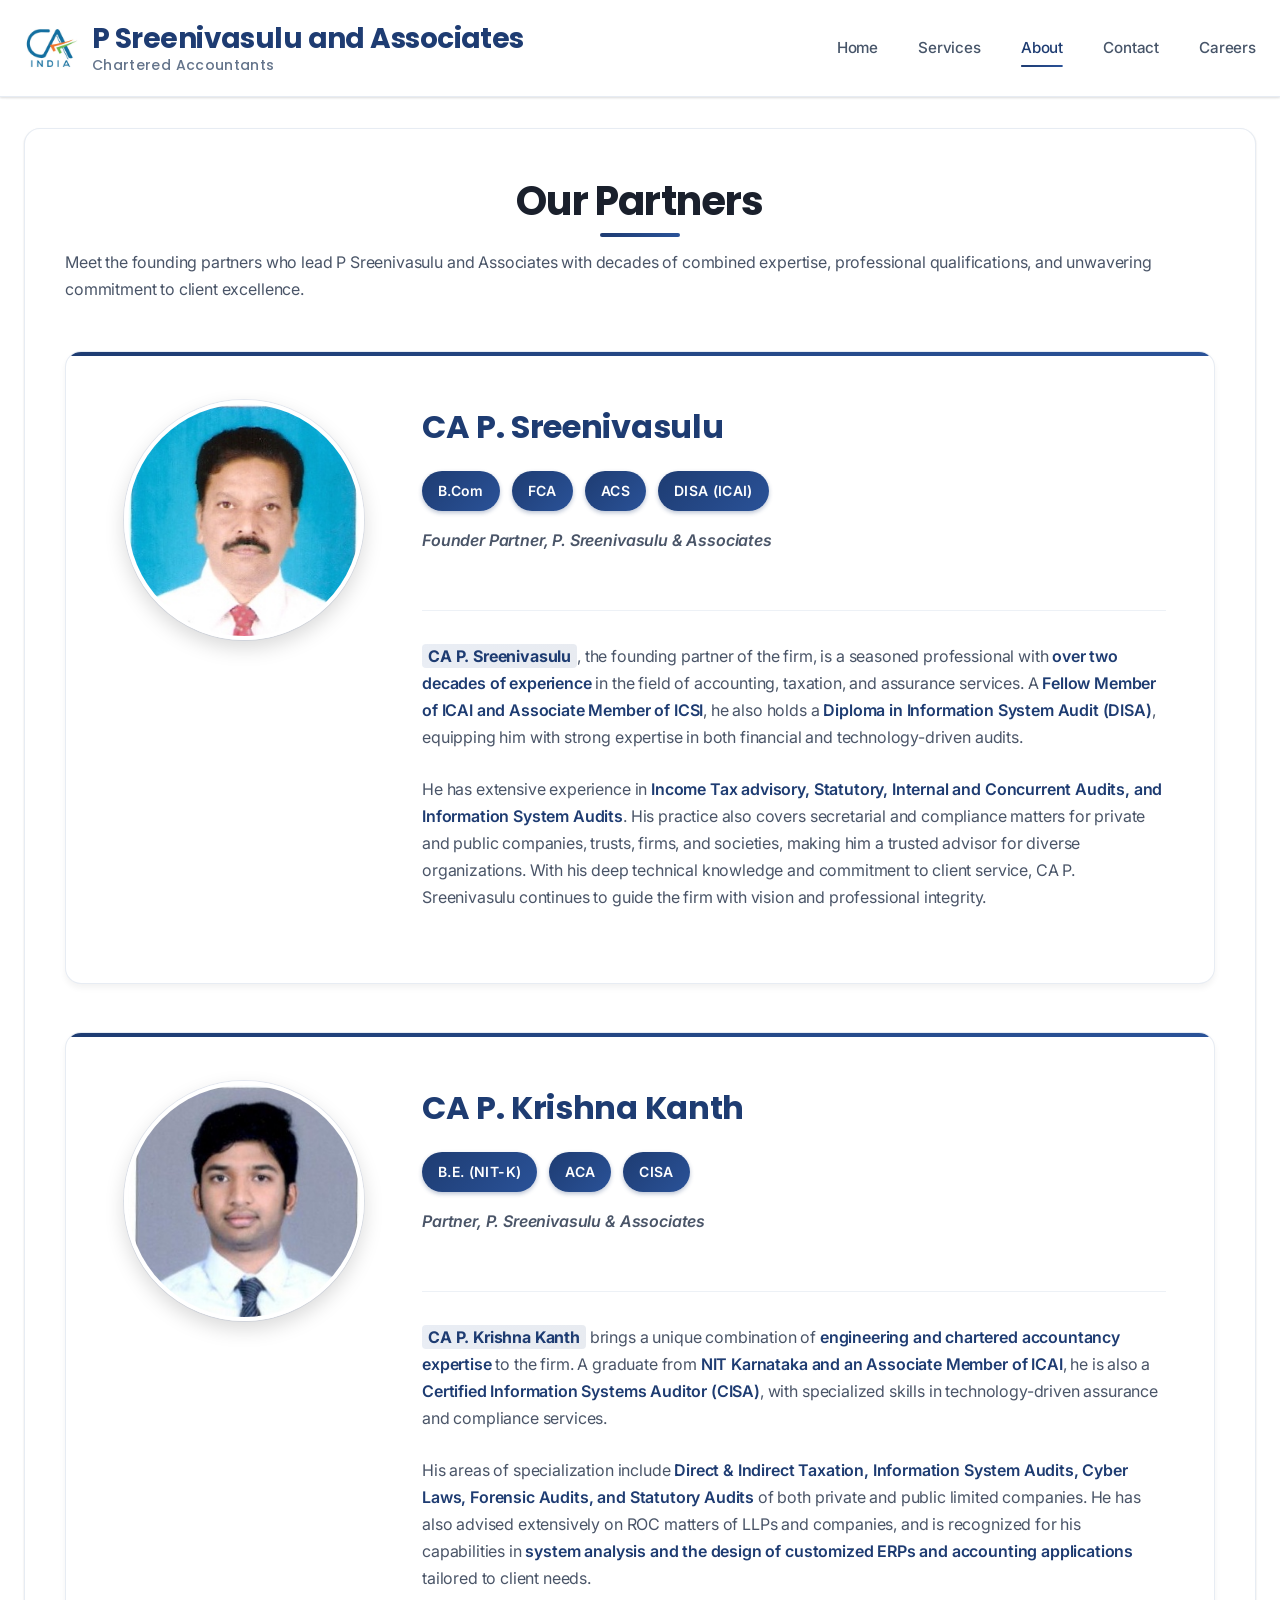
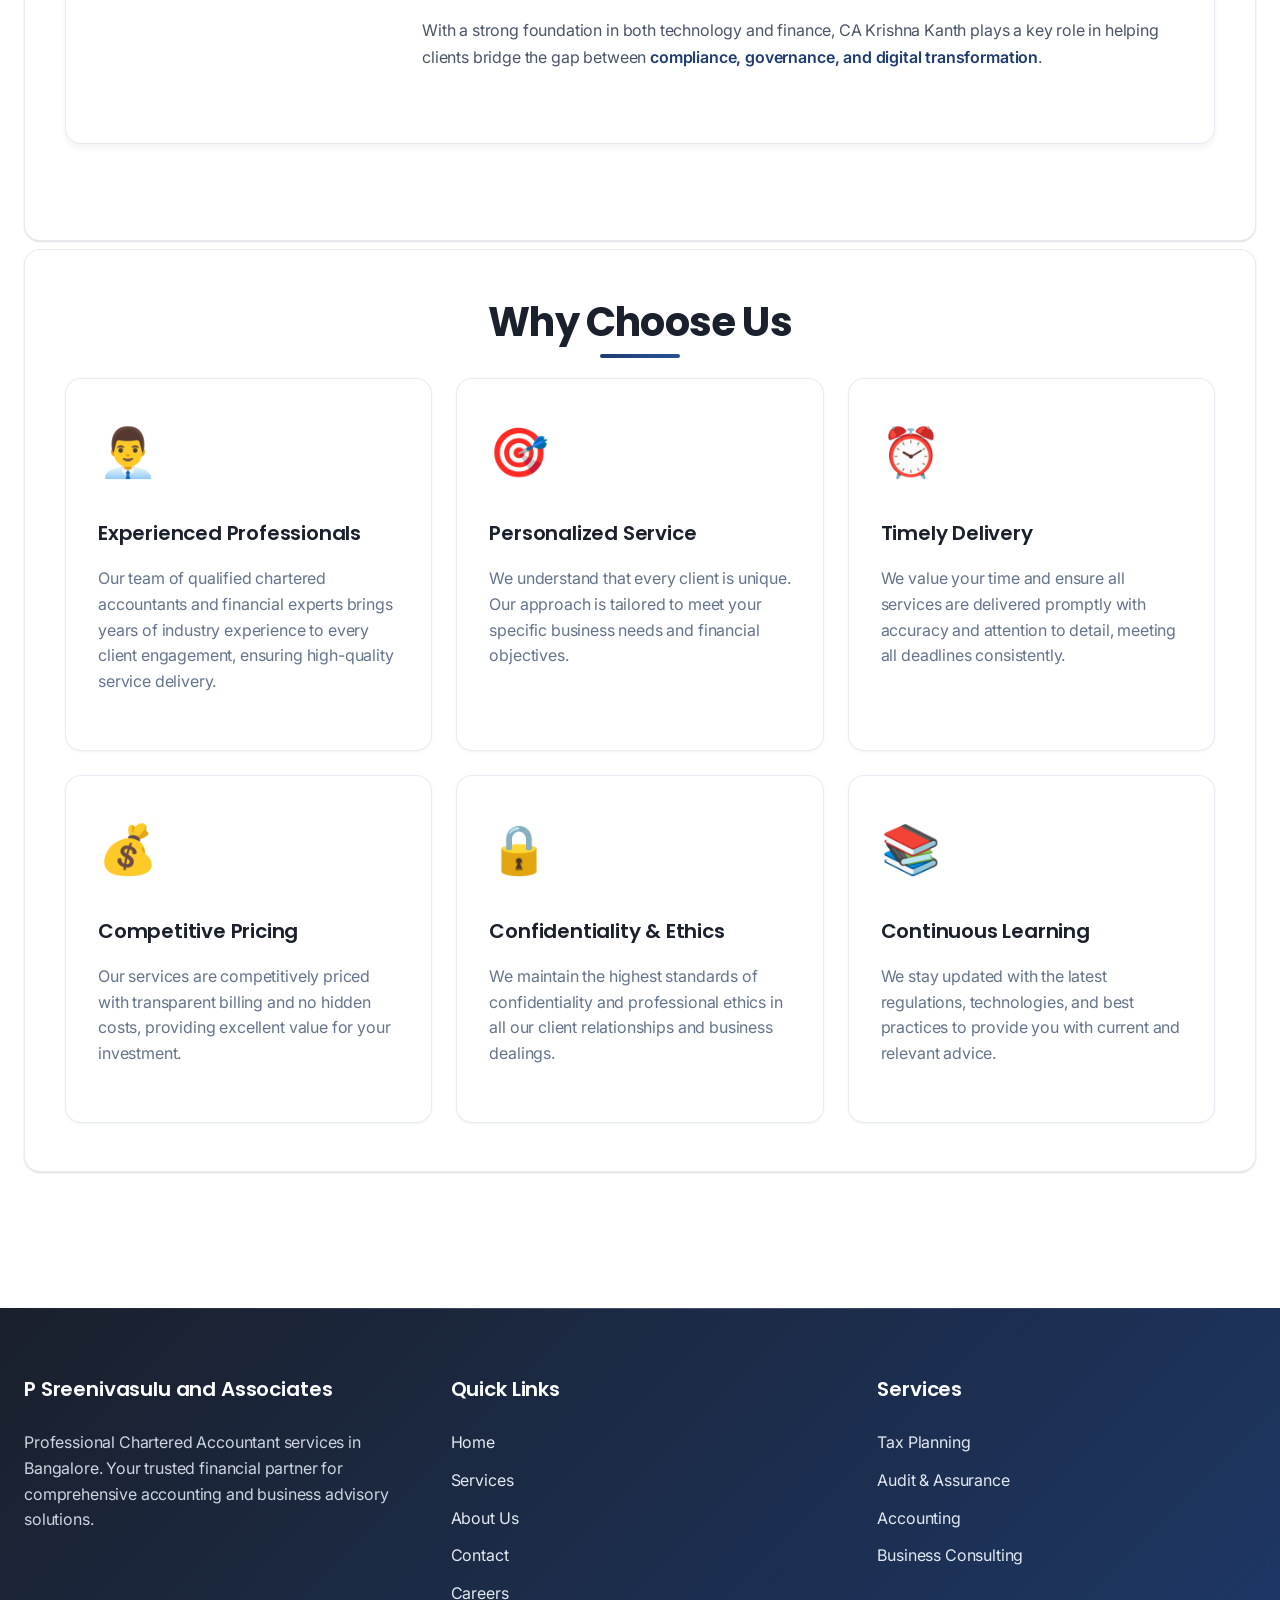
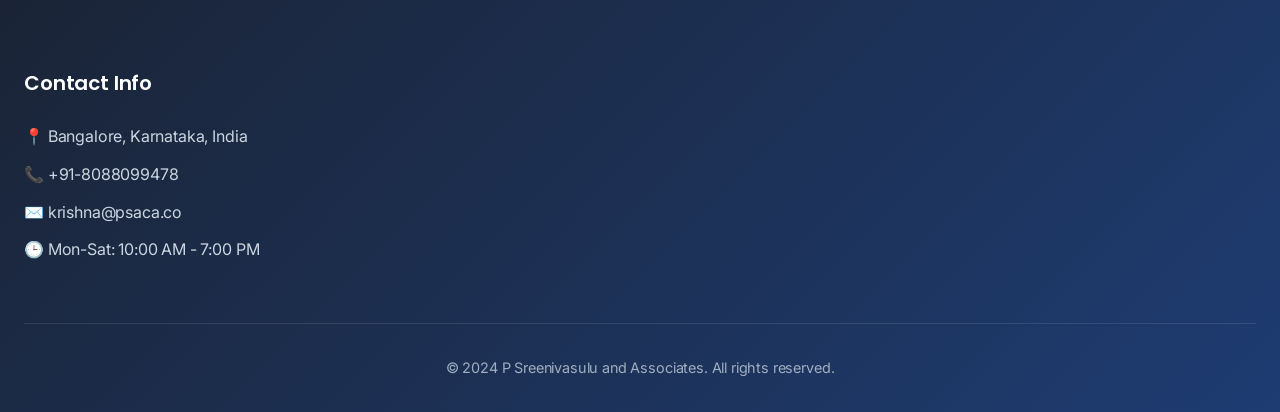
==== about.html @ 5de53224 "website working" ====
<!DOCTYPE html>
<html lang="en">
<head>
    <meta charset="UTF-8">
    <meta name="viewport" content="width=device-width, initial-scale=1.0">
    <title>About Us - P Sreenivasulu and Associates</title>
    <meta name="description" content="Learn about P Sreenivasulu and Associates - experienced chartered accountants in Bangalore. Meet our team and discover our mission, vision, and values.">
    <meta name="keywords" content="about us, chartered accountant team, P Sreenivasulu, Krishna Kanth, Bangalore CA firm, company history">

    <!-- Favicon -->
    <link rel="icon" type="image/svg+xml" href="favicon.svg">
    <link rel="icon" type="image/png" sizes="48x48" href="favicon-48.png">
    <link rel="icon" type="image/png" sizes="32x32" href="favicon-32x32.png">
    <link rel="icon" type="image/png" sizes="16x16" href="favicon-16x16.png">
    <link rel="shortcut icon" type="image/jpeg" href="favicon.jpeg">
    <link rel="apple-touch-icon" sizes="180x180" href="apple-touch-icon.png">
    <meta name="msapplication-TileImage" content="favicon-256.png">

    <link rel="stylesheet" href="styles.css">
</head>
<body>
    <header>
        <div class="container">
            <div class="header-content">
                <div class="logo">
                    <img src="favicon.jpeg" alt="PSA Logo" class="logo-icon">
                    <div class="logo-text">
                        P Sreenivasulu and Associates
                        <div class="logo-subtitle">Chartered Accountants</div>
                    </div>
                </div>
                <nav>
                    <ul>
                        <li><a href="index.html">Home</a></li>
                        <li><a href="services.html">Services</a></li>
                        <li><a href="about.html" class="active">About</a></li>
                        <li><a href="contact.html">Contact</a></li>
                        <li><a href="careers.html">Careers</a></li>
                    </ul>
                    <button class="mobile-menu-toggle">☰</button>
                </nav>
            </div>
        </div>
    </header>

    <main>
        <div class="container">


            <section class="section">
                <h2>Our Partners</h2>
                <p>Meet the founding partners who lead P Sreenivasulu and Associates with decades of combined expertise, professional qualifications, and unwavering commitment to client excellence.</p>

                <div class="partners-section">
                    <div class="partner-profile">
                        <div class="partner-image">
                            <img src="partners/sreenivasulu.jpeg" alt="CA P. Sreenivasulu - Founder Partner" loading="lazy">
                        </div>
                        <div class="partner-info">
                            <div class="partner-header">
                                <h3>CA P. Sreenivasulu</h3>
                                <div class="partner-credentials">
                                    <span class="credential">B.Com</span>
                                    <span class="credential">FCA</span>
                                    <span class="credential">ACS</span>
                                    <span class="credential">DISA (ICAI)</span>
                                </div>
                                <p class="partner-title">Founder Partner, P. Sreenivasulu & Associates</p>
                            </div>
                            <div class="partner-content">
                                <p><strong>CA P. Sreenivasulu</strong>, the founding partner of the firm, is a seasoned professional with <strong>over two decades of experience</strong> in the field of accounting, taxation, and assurance services. A <strong>Fellow Member of ICAI and Associate Member of ICSI</strong>, he also holds a <strong>Diploma in Information System Audit (DISA)</strong>, equipping him with strong expertise in both financial and technology-driven audits.</p>

                                <p>He has extensive experience in <strong>Income Tax advisory, Statutory, Internal and Concurrent Audits, and Information System Audits</strong>. His practice also covers secretarial and compliance matters for private and public companies, trusts, firms, and societies, making him a trusted advisor for diverse organizations. With his deep technical knowledge and commitment to client service, CA P. Sreenivasulu continues to guide the firm with vision and professional integrity.</p>
                            </div>
                        </div>
                    </div>

                    <div class="partner-profile">
                        <div class="partner-image">
                            <img src="partners/krisha-kanth.jpeg" alt="CA P. Krishna Kanth - Partner" loading="lazy">
                        </div>
                        <div class="partner-info">
                            <div class="partner-header">
                                <h3>CA P. Krishna Kanth</h3>
                                <div class="partner-credentials">
                                    <span class="credential">B.E. (NIT-K)</span>
                                    <span class="credential">ACA</span>
                                    <span class="credential">CISA</span>
                                </div>
                                <p class="partner-title">Partner, P. Sreenivasulu & Associates</p>
                            </div>
                            <div class="partner-content">
                                <p><strong>CA P. Krishna Kanth</strong> brings a unique combination of <strong>engineering and chartered accountancy expertise</strong> to the firm. A graduate from <strong>NIT Karnataka and an Associate Member of ICAI</strong>, he is also a <strong>Certified Information Systems Auditor (CISA)</strong>, with specialized skills in technology-driven assurance and compliance services.</p>

                                <p>His areas of specialization include <strong>Direct & Indirect Taxation, Information System Audits, Cyber Laws, Forensic Audits, and Statutory Audits</strong> of both private and public limited companies. He has also advised extensively on ROC matters of LLPs and companies, and is recognized for his capabilities in <strong>system analysis and the design of customized ERPs and accounting applications</strong> tailored to client needs.</p>

                                <p>With a strong foundation in both technology and finance, CA Krishna Kanth plays a key role in helping clients bridge the gap between <strong>compliance, governance, and digital transformation</strong>.</p>
                            </div>
                        </div>
                    </div>
                </div>
            </section>

            <section class="section">
                <h2>Why Choose Us</h2>
                <div class="services-grid">
                    <div class="service-card">
                        <div class="icon">👨‍💼</div>
                        <h3>Experienced Professionals</h3>
                        <p>Our team of qualified chartered accountants and financial experts brings years of industry experience to every client engagement, ensuring high-quality service delivery.</p>
                    </div>
                    <div class="service-card">
                        <div class="icon">🎯</div>
                        <h3>Personalized Service</h3>
                        <p>We understand that every client is unique. Our approach is tailored to meet your specific business needs and financial objectives.</p>
                    </div>
                    <div class="service-card">
                        <div class="icon">⏰</div>
                        <h3>Timely Delivery</h3>
                        <p>We value your time and ensure all services are delivered promptly with accuracy and attention to detail, meeting all deadlines consistently.</p>
                    </div>
                    <div class="service-card">
                        <div class="icon">💰</div>
                        <h3>Competitive Pricing</h3>
                        <p>Our services are competitively priced with transparent billing and no hidden costs, providing excellent value for your investment.</p>
                    </div>
                    <div class="service-card">
                        <div class="icon">🔒</div>
                        <h3>Confidentiality & Ethics</h3>
                        <p>We maintain the highest standards of confidentiality and professional ethics in all our client relationships and business dealings.</p>
                    </div>
                    <div class="service-card">
                        <div class="icon">📚</div>
                        <h3>Continuous Learning</h3>
                        <p>We stay updated with the latest regulations, technologies, and best practices to provide you with current and relevant advice.</p>
                    </div>
                </div>
            </section>


        </div>
    </main>

    <footer>
        <div class="container">
            <div class="footer-content">
                <div class="footer-section">
                    <h3>P Sreenivasulu and Associates</h3>
                    <p>Professional Chartered Accountant services in Bangalore. Your trusted financial partner for comprehensive accounting and business advisory solutions.</p>
                </div>
                <div class="footer-section">
                    <h3>Quick Links</h3>
                    <p><a href="index.html">Home</a></p>
                    <p><a href="services.html">Services</a></p>
                    <p><a href="about.html">About Us</a></p>
                    <p><a href="contact.html">Contact</a></p>
                    <p><a href="careers.html">Careers</a></p>
                </div>
                <div class="footer-section">
                    <h3>Services</h3>
                    <p><a href="services.html#tax-planning">Tax Planning</a></p>
                    <p><a href="services.html#audit-assurance">Audit & Assurance</a></p>
                    <p><a href="services.html#accounting-services">Accounting</a></p>
                    <p><a href="services.html#business-consulting">Business Consulting</a></p>
                </div>
                <div class="footer-section">
                    <h3>Contact Info</h3>
                    <p>📍 Bangalore, Karnataka, India</p>
                    <p>📞 +91-8088099478</p>
                    <p>✉️ krishna@psaca.co</p>
                    <p>🕒 Mon-Sat: 10:00 AM - 7:00 PM</p>
                </div>
            </div>
            <div class="footer-bottom">
                <p>&copy; 2024 P Sreenivasulu and Associates. All rights reserved.</p>
            </div>
        </div>
    </footer>

    <script>
        // Mobile menu toggle
        document.querySelector('.mobile-menu-toggle').addEventListener('click', function() {
            document.querySelector('nav ul').classList.toggle('active');
        });
    </script>
</body>
</html>
---- styles.css ----
/* P Sreenivasulu and Associates - Modern Professional Website Styles */

/* Import Google Fonts */
@import url('https://fonts.googleapis.com/css2?family=Inter:wght@300;400;500;600;700;800&family=Poppins:wght@300;400;500;600;700;800&display=swap');

/* Smooth scrolling and modern defaults */
html {
    scroll-behavior: smooth;
    -webkit-text-size-adjust: 100%;
}

/* Selection styling */
::selection {
    background: rgba(42, 82, 152, 0.2);
    color: #1e3c72;
}

::-moz-selection {
    background: rgba(42, 82, 152, 0.2);
    color: #1e3c72;
}

/* Focus styles for accessibility */
*:focus {
    outline: 2px solid #2a5298;
    outline-offset: 2px;
}

/* Scrollbar styling for webkit browsers */
::-webkit-scrollbar {
    width: 8px;
}

::-webkit-scrollbar-track {
    background: #f1f5f9;
}

::-webkit-scrollbar-thumb {
    background: linear-gradient(135deg, #1e3c72, #2a5298);
    border-radius: 4px;
}

::-webkit-scrollbar-thumb:hover {
    background: linear-gradient(135deg, #2a5298, #1e3c72);
}

* {
    margin: 0;
    padding: 0;
    box-sizing: border-box;
}

body {
    font-family: 'Inter', -apple-system, BlinkMacSystemFont, 'Segoe UI', Roboto, Oxygen, Ubuntu, Cantarell, sans-serif;
    line-height: 1.7;
    color: #2d3748;
    background-color: #ffffff;
    font-weight: 400;
    font-size: 16px;
    letter-spacing: -0.01em;
    -webkit-font-smoothing: antialiased;
    -moz-osx-font-smoothing: grayscale;
    text-rendering: optimizeLegibility;
}

/* Add subtle page transitions */
.section {
    opacity: 0;
    transform: translateY(20px);
    animation: fadeInUp 0.6s ease-out forwards;
}

.section:nth-child(1) { animation-delay: 0.1s; }
.section:nth-child(2) { animation-delay: 0.2s; }
.section:nth-child(3) { animation-delay: 0.3s; }
.section:nth-child(4) { animation-delay: 0.4s; }
.section:nth-child(5) { animation-delay: 0.5s; }

@keyframes fadeInUp {
    to {
        opacity: 1;
        transform: translateY(0);
    }
}

/* Improved link styling */
a {
    color: #2a5298;
    transition: color 0.3s ease;
}

a:hover {
    color: #1e3c72;
}

/* Team Photos Carousel */
.team-carousel {
    position: relative;
    max-width: 800px;
    margin: 2rem auto;
    overflow: hidden;
    border-radius: 16px;
    box-shadow: 0 10px 25px rgba(0, 0, 0, 0.1);
}

.carousel-container {
    display: flex;
    transition: transform 0.5s cubic-bezier(0.4, 0, 0.2, 1);
}

.carousel-slide {
    min-width: 100%;
    position: relative;
}

.carousel-slide img {
    width: 100%;
    height: 400px;
    object-fit: cover;
    display: block;
}

.carousel-caption {
    position: absolute;
    bottom: 0;
    left: 0;
    right: 0;
    background: linear-gradient(transparent, rgba(0, 0, 0, 0.8));
    color: white;
    padding: 2rem;
    text-align: center;
}

.carousel-caption h3 {
    font-family: 'Poppins', sans-serif;
    font-size: 1.5rem;
    font-weight: 600;
    margin-bottom: 0.5rem;
}

.carousel-caption p {
    font-size: 1rem;
    opacity: 0.9;
}

.carousel-nav {
    position: absolute;
    top: 50%;
    transform: translateY(-50%);
    background: rgba(255, 255, 255, 0.9);
    border: none;
    width: 50px;
    height: 50px;
    border-radius: 50%;
    cursor: pointer;
    display: flex;
    align-items: center;
    justify-content: center;
    font-size: 1.2rem;
    color: #1e3c72;
    transition: all 0.3s ease;
    box-shadow: 0 4px 6px rgba(0, 0, 0, 0.1);
}

.carousel-nav:hover {
    background: white;
    transform: translateY(-50%) scale(1.1);
    box-shadow: 0 6px 12px rgba(0, 0, 0, 0.15);
}

.carousel-prev {
    left: 20px;
}

.carousel-next {
    right: 20px;
}

.carousel-indicators {
    display: flex;
    justify-content: center;
    gap: 0.5rem;
    margin-top: 1rem;
}

.carousel-indicator {
    width: 12px;
    height: 12px;
    border-radius: 50%;
    background: #cbd5e0;
    border: none;
    cursor: pointer;
    transition: all 0.3s ease;
}

.carousel-indicator.active {
    background: #2a5298;
    transform: scale(1.2);
}

.carousel-indicator:hover {
    background: #1e3c72;
}

@media (max-width: 768px) {
    .carousel-slide img {
        height: 300px;
    }

    .carousel-caption {
        padding: 1.5rem;
    }

    .carousel-caption h3 {
        font-size: 1.25rem;
    }

    .carousel-nav {
        width: 40px;
        height: 40px;
        font-size: 1rem;
    }

    .carousel-prev {
        left: 10px;
    }

    .carousel-next {
        right: 10px;
    }
}

.container {
    max-width: 1280px;
    margin: 0 auto;
    padding: 0 24px;
}

/* Header and Navigation */
header {
    background: rgba(255, 255, 255, 0.95);
    backdrop-filter: blur(10px);
    -webkit-backdrop-filter: blur(10px);
    box-shadow: 0 1px 3px rgba(0, 0, 0, 0.05), 0 1px 2px rgba(0, 0, 0, 0.1);
    position: fixed;
    width: 100%;
    top: 0;
    z-index: 1000;
    border-bottom: 1px solid rgba(226, 232, 240, 0.8);
}

.header-content {
    display: flex;
    justify-content: space-between;
    align-items: center;
    padding: 1.25rem 0;
}

.logo {
    display: flex;
    align-items: center;
    gap: 0.75rem;
    font-family: 'Poppins', sans-serif;
    font-size: 1.75rem;
    font-weight: 700;
    color: #1e3c72;
    letter-spacing: -0.02em;
    line-height: 1.2;
}

.logo-icon {
    width: 56px;
    height: 56px;
    flex-shrink: 0;
}

.logo-text {
    display: flex;
    flex-direction: column;
}

.logo-subtitle {
    font-size: 0.875rem;
    color: #64748b;
    font-weight: 500;
    margin-top: 2px;
    letter-spacing: 0.025em;
}

nav ul {
    display: flex;
    list-style: none;
    gap: 2.5rem;
    align-items: center;
}

nav a {
    text-decoration: none;
    color: #475569;
    font-weight: 500;
    font-size: 0.95rem;
    transition: all 0.3s cubic-bezier(0.4, 0, 0.2, 1);
    position: relative;
    padding: 0.5rem 0;
    letter-spacing: -0.01em;
}

nav a:hover,
nav a.active {
    color: #1e3c72;
    transform: translateY(-1px);
}

nav a::after {
    content: '';
    position: absolute;
    width: 0;
    height: 2px;
    bottom: -2px;
    left: 50%;
    transform: translateX(-50%);
    background: linear-gradient(90deg, #1e3c72, #2a5298);
    transition: width 0.3s cubic-bezier(0.4, 0, 0.2, 1);
    border-radius: 1px;
}

nav a:hover::after,
nav a.active::after {
    width: 100%;
}

/* Mobile Menu */
.mobile-menu-toggle {
    display: none;
    background: none;
    border: none;
    font-size: 1.5rem;
    color: #1e3c72;
    cursor: pointer;
    padding: 0.5rem;
    border-radius: 8px;
    transition: all 0.3s ease;
}

.mobile-menu-toggle:hover {
    background: rgba(30, 60, 114, 0.1);
}

/* Hero Section */
.hero {
    background: linear-gradient(135deg, #1e3c72 0%, #2a5298 100%);
    color: white;
    padding: 3rem 0 2rem;
    text-align: center;
    margin-top: 88px;
    position: relative;
    overflow: hidden;
}

.hero::before {
    content: '';
    position: absolute;
    top: 0;
    left: 0;
    right: 0;
    bottom: 0;
    background: radial-gradient(circle at 30% 20%, rgba(255, 255, 255, 0.1) 0%, transparent 50%),
                radial-gradient(circle at 70% 80%, rgba(255, 255, 255, 0.05) 0%, transparent 50%);
    pointer-events: none;
}

.hero .container {
    position: relative;
    z-index: 1;
}

.hero h1 {
    font-family: 'Poppins', sans-serif;
    font-size: 3.5rem;
    margin-bottom: 1.5rem;
    font-weight: 800;
    line-height: 1.1;
    letter-spacing: -0.02em;
    max-width: 900px;
    margin-left: auto;
    margin-right: auto;
}

.hero p {
    font-size: 1.25rem;
    margin-bottom: 3rem;
    opacity: 0.95;
    line-height: 1.6;
    max-width: 600px;
    margin-left: auto;
    margin-right: auto;
    font-weight: 400;
}

.cta-button {
    display: inline-block;
    background: #2a5298;
    color: white;
    padding: 1rem 2rem;
    text-decoration: none;
    border-radius: 8px;
    font-weight: 600;
    font-size: 0.95rem;
    transition: all 0.3s cubic-bezier(0.4, 0, 0.2, 1);
    margin: 0.5rem;
    border: 2px solid #2a5298;
    letter-spacing: -0.01em;
    box-shadow: 0 4px 6px rgba(42, 82, 152, 0.2);
    position: relative;
    overflow: hidden;
}

.cta-button::before {
    content: '';
    position: absolute;
    top: 0;
    left: -100%;
    width: 100%;
    height: 100%;
    background: linear-gradient(90deg, transparent, rgba(255, 255, 255, 0.2), transparent);
    transition: left 0.5s;
}

.cta-button:hover::before {
    left: 100%;
}

.cta-button:hover {
    background: #1e3c72;
    border-color: #1e3c72;
    transform: translateY(-2px);
    box-shadow: 0 8px 15px rgba(30, 60, 114, 0.3);
}

.cta-button.secondary {
    background: transparent;
    border: 2px solid white;
    box-shadow: 0 4px 6px rgba(255, 255, 255, 0.1);
}

.cta-button.secondary:hover {
    background: white;
    color: #1e3c72;
    transform: translateY(-2px);
    box-shadow: 0 8px 15px rgba(255, 255, 255, 0.2);
}

/* WhatsApp Button Styling */
.cta-button[href*="wa.me"] {
    background: #25D366 !important;
    border-color: #25D366 !important;
    box-shadow: 0 4px 6px rgba(37, 211, 102, 0.3);
}

.cta-button[href*="wa.me"]:hover {
    background: #128C7E !important;
    border-color: #128C7E !important;
    box-shadow: 0 8px 15px rgba(18, 140, 126, 0.4);
    transform: translateY(-2px);
}

.cta-button[href*="wa.me"]::before {
    background: linear-gradient(90deg, transparent, rgba(255, 255, 255, 0.3), transparent);
}

/* Main Content */
main {
    margin-top: 88px;
    padding: 2rem 0;
}

.section {
    background: white;
    margin: 0.5rem 0;
    padding: 3rem 2.5rem;
    border-radius: 16px;
    box-shadow: 0 1px 3px rgba(0, 0, 0, 0.05), 0 1px 2px rgba(0, 0, 0, 0.1);
    border: 1px solid rgba(226, 232, 240, 0.8);
    transition: all 0.3s cubic-bezier(0.4, 0, 0.2, 1);
}

.section:hover {
    box-shadow: 0 10px 25px rgba(0, 0, 0, 0.08), 0 4px 10px rgba(0, 0, 0, 0.05);
    transform: translateY(-2px);
}

.section h2 {
    font-family: 'Poppins', sans-serif;
    color: #1a202c;
    margin-bottom: 1.5rem;
    font-size: 2.5rem;
    text-align: center;
    position: relative;
    font-weight: 700;
    letter-spacing: -0.02em;
    line-height: 1.2;
}

.section h2::after {
    content: '';
    position: absolute;
    width: 80px;
    height: 4px;
    background: linear-gradient(90deg, #1e3c72, #2a5298);
    bottom: -12px;
    left: 50%;
    transform: translateX(-50%);
    border-radius: 2px;
}

.section h3 {
    font-family: 'Poppins', sans-serif;
    color: #1e3c72;
    margin-bottom: 1rem;
    font-size: 1.5rem;
    font-weight: 600;
    letter-spacing: -0.01em;
}

.section p {
    color: #4a5568;
    line-height: 1.7;
    margin-bottom: 1.5rem;
    font-size: 1rem;
}

.section p strong {
    color: #1e3c72;
    font-weight: 600;
}

/* Enhanced text highlighting */
.section p:first-of-type strong:first-child {
    background: linear-gradient(120deg, rgba(42, 82, 152, 0.1) 0%, rgba(30, 60, 114, 0.1) 100%);
    padding: 2px 6px;
    border-radius: 4px;
    font-weight: 700;
}

/* Grid Layouts */
.services-grid {
    display: grid;
    grid-template-columns: repeat(auto-fit, minmax(320px, 1fr));
    gap: 1.5rem;
    margin-top: 2rem;
}

.service-card {
    background: #ffffff;
    padding: 2rem;
    border-radius: 16px;
    border: 1px solid rgba(226, 232, 240, 0.8);
    transition: all 0.3s cubic-bezier(0.4, 0, 0.2, 1);
    position: relative;
    overflow: hidden;
    box-shadow: 0 1px 3px rgba(0, 0, 0, 0.05);
}

.service-card::before {
    content: '';
    position: absolute;
    top: 0;
    left: 0;
    width: 100%;
    height: 4px;
    background: linear-gradient(90deg, #1e3c72, #2a5298);
    transform: scaleX(0);
    transition: transform 0.3s cubic-bezier(0.4, 0, 0.2, 1);
}

.service-card:hover::before {
    transform: scaleX(1);
}

.service-card:hover {
    transform: translateY(-8px);
    box-shadow: 0 20px 40px rgba(0, 0, 0, 0.1), 0 8px 16px rgba(0, 0, 0, 0.05);
    border-color: rgba(42, 82, 152, 0.2);
}

.service-card h3 {
    color: #1a202c;
    margin-bottom: 1rem;
    font-size: 1.25rem;
    font-weight: 600;
}

.service-card .icon {
    font-size: 3rem;
    color: #2a5298;
    margin-bottom: 1.5rem;
    display: block;
    transition: transform 0.3s cubic-bezier(0.4, 0, 0.2, 1);
}

.service-card:hover .icon {
    transform: scale(1.1);
}

.service-card p {
    color: #64748b;
    line-height: 1.6;
    margin-bottom: 1.5rem;
}

/* Partners Section */
.partners-section {
    margin-top: 3rem;
}

.partner-profile {
    background: #ffffff;
    border: 1px solid rgba(226, 232, 240, 0.8);
    border-radius: 16px;
    padding: 3rem;
    margin-bottom: 3rem;
    box-shadow: 0 4px 6px rgba(0, 0, 0, 0.05);
    transition: all 0.3s cubic-bezier(0.4, 0, 0.2, 1);
    position: relative;
    overflow: hidden;
    display: flex;
    gap: 3rem;
    align-items: flex-start;
}

.partner-profile::before {
    content: '';
    position: absolute;
    top: 0;
    left: 0;
    width: 100%;
    height: 4px;
    background: linear-gradient(90deg, #1e3c72, #2a5298);
}

.partner-profile:hover {
    transform: translateY(-4px);
    box-shadow: 0 12px 25px rgba(0, 0, 0, 0.1);
}

.partner-image {
    flex-shrink: 0;
    width: 260px;
    display: flex;
    justify-content: center;
    align-items: flex-start;
}

.partner-image img {
    width: 240px;
    height: 240px;
    object-fit: cover;
    object-position: center top;
    border-radius: 50%;
    transition: all 0.3s cubic-bezier(0.4, 0, 0.2, 1);
    border: 4px solid #ffffff;
    box-shadow: 0 8px 20px rgba(0, 0, 0, 0.15), 0 0 0 1px rgba(42, 82, 152, 0.1);
}

.partner-image img:hover {
    transform: scale(1.02);
    box-shadow: 0 12px 30px rgba(0, 0, 0, 0.2);
}

/* Alternative positioning options for better face centering */
.partner-image img.center-face {
    object-position: center 20%;
}

.partner-image img.adjust-top {
    object-position: center 10%;
}

/* Service Section Styling */
.service-section {
    position: relative;
    overflow: hidden;
}

.service-header {
    display: flex;
    gap: 2rem;
    align-items: center;
    margin-bottom: 2rem;
    padding-bottom: 1.5rem;
    border-bottom: 2px solid rgba(226, 232, 240, 0.8);
}

.service-image {
    flex-shrink: 0;
    width: 400px;
    height: 280px;
    border-radius: 16px;
    overflow: hidden;
    box-shadow: 0 8px 20px rgba(0, 0, 0, 0.15);
    transition: all 0.3s cubic-bezier(0.4, 0, 0.2, 1);
}

.service-image:hover {
    transform: translateY(-4px);
    box-shadow: 0 12px 30px rgba(0, 0, 0, 0.2);
}

.service-image img {
    width: 100%;
    height: 100%;
    object-fit: cover;
    transition: transform 0.3s cubic-bezier(0.4, 0, 0.2, 1);
}

.service-image:hover img {
    transform: scale(1.05);
}

.service-info {
    flex: 1;
}

.service-info h3 {
    font-family: 'Poppins', sans-serif;
    font-size: 2rem;
    font-weight: 700;
    color: #1e3c72;
    margin-bottom: 1rem;
    letter-spacing: -0.01em;
}

.service-info p {
    font-size: 1.1rem;
    color: #4a5568;
    line-height: 1.7;
}

/* Alternating service layout */
.service-section.reverse .service-header {
    flex-direction: row-reverse;
}

.partner-info {
    flex: 1;
}

.partner-header {
    margin-bottom: 2rem;
    text-align: left;
    padding-bottom: 2rem;
    border-bottom: 1px solid rgba(226, 232, 240, 0.6);
}

.partner-header h3 {
    font-family: 'Poppins', sans-serif;
    font-size: 2rem;
    font-weight: 700;
    color: #1e3c72;
    margin-bottom: 1rem;
    letter-spacing: -0.01em;
}

.partner-credentials {
    display: flex;
    justify-content: flex-start;
    flex-wrap: wrap;
    gap: 0.75rem;
    margin-bottom: 1rem;
}

.credential {
    background: linear-gradient(135deg, #1e3c72, #2a5298);
    color: white;
    padding: 0.5rem 1rem;
    border-radius: 20px;
    font-size: 0.875rem;
    font-weight: 600;
    letter-spacing: 0.025em;
    box-shadow: 0 2px 4px rgba(30, 60, 114, 0.3);
}

.partner-title {
    font-size: 1.125rem;
    font-weight: 600;
    color: #2a5298;
    font-style: italic;
}

.partner-content {
    text-align: left;
}

.partner-content p {
    color: #4a5568;
    line-height: 1.7;
    margin-bottom: 1.5rem;
    font-size: 1rem;
}

.partner-content p strong {
    color: #1e3c72;
    font-weight: 600;
}

/* Team Section (Legacy - keeping for other pages) */
.team-grid {
    display: grid;
    grid-template-columns: repeat(auto-fit, minmax(250px, 1fr));
    gap: 2rem;
    margin-top: 2rem;
}

.team-member {
    text-align: center;
    background: #f8f9fa;
    padding: 2rem;
    border-radius: 10px;
    box-shadow: 0 4px 6px rgba(0, 0, 0, 0.1);
    transition: transform 0.3s ease;
}

.team-member:hover {
    transform: translateY(-5px);
}

.team-member h3 {
    color: #1e3c72;
    margin-bottom: 0.5rem;
}

.team-member .role {
    color: #666;
    font-style: italic;
}

/* Contact Form */
.contact-form {
    background: #f8f9fa;
    padding: 2rem;
    border-radius: 10px;
    margin-top: 2rem;
}

.form-group {
    margin-bottom: 1.5rem;
}

.form-group label {
    display: block;
    margin-bottom: 0.5rem;
    color: #333;
    font-weight: 500;
}

.form-group input,
.form-group textarea,
.form-group select {
    width: 100%;
    padding: 0.8rem;
    border: 1px solid #ddd;
    border-radius: 5px;
    font-size: 1rem;
    transition: border-color 0.3s ease;
}

.form-group input:focus,
.form-group textarea:focus,
.form-group select:focus {
    outline: none;
    border-color: #2a5298;
}

.form-row {
    display: grid;
    grid-template-columns: 1fr 1fr;
    gap: 1rem;
}

/* Contact Info Cards */
.contact-info {
    display: grid;
    grid-template-columns: repeat(auto-fit, minmax(250px, 1fr));
    gap: 2rem;
    margin-top: 2rem;
}

.contact-card {
    background: #f8f9fa;
    padding: 2rem;
    border-radius: 10px;
    text-align: center;
    box-shadow: 0 4px 6px rgba(0, 0, 0, 0.1);
}

.contact-card .icon {
    font-size: 2.5rem;
    color: #2a5298;
    margin-bottom: 1rem;
}

.contact-card h3 {
    color: #1e3c72;
    margin-bottom: 1rem;
}

/* Highlight Boxes */
.highlight {
    background: linear-gradient(135deg, #f8fafc 0%, #e2e8f0 100%);
    padding: 3rem;
    border-radius: 16px;
    margin: 3rem 0;
    text-align: center;
    border: 1px solid rgba(226, 232, 240, 0.8);
    position: relative;
    overflow: hidden;
}

.highlight::before {
    content: '';
    position: absolute;
    top: 0;
    left: 0;
    right: 0;
    height: 4px;
    background: linear-gradient(90deg, #1e3c72, #2a5298);
}

.highlight h3 {
    font-family: 'Poppins', sans-serif;
    color: #1a202c;
    margin-bottom: 1rem;
    font-size: 1.75rem;
    font-weight: 700;
}

.highlight strong {
    color: #1e3c72;
    font-weight: 600;
}

.highlight p {
    color: #4a5568;
    font-size: 1.1rem;
    line-height: 1.7;
    margin-bottom: 2rem;
}

/* Footer */
footer {
    background: linear-gradient(135deg, #1a202c 0%, #1e3c72 100%);
    color: white;
    text-align: center;
    padding: 4rem 0 2rem;
    margin-top: 6rem;
    position: relative;
}

footer::before {
    content: '';
    position: absolute;
    top: 0;
    left: 0;
    right: 0;
    height: 1px;
    background: linear-gradient(90deg, transparent, rgba(255, 255, 255, 0.2), transparent);
}

.footer-content {
    display: grid;
    grid-template-columns: repeat(auto-fit, minmax(280px, 1fr));
    gap: 3rem;
    margin-bottom: 3rem;
    text-align: left;
}

.footer-section h3 {
    font-family: 'Poppins', sans-serif;
    margin-bottom: 1.5rem;
    color: #ffffff;
    font-size: 1.25rem;
    font-weight: 600;
}

.footer-section p {
    margin-bottom: 0.75rem;
    line-height: 1.6;
    color: #cbd5e0;
}

.footer-section a {
    color: #e2e8f0;
    text-decoration: none;
    transition: all 0.3s cubic-bezier(0.4, 0, 0.2, 1);
    font-weight: 400;
}

.footer-section a:hover {
    color: #ffffff;
    transform: translateX(4px);
}

.footer-bottom {
    border-top: 1px solid rgba(255, 255, 255, 0.1);
    padding-top: 2rem;
    text-align: center;
    color: #a0aec0;
    font-size: 0.9rem;
}

/* Responsive Design */
@media (max-width: 768px) {
    .container {
        padding: 0 20px;
    }

    .mobile-menu-toggle {
        display: block;
        background: none;
        border: none;
        font-size: 1.5rem;
        color: #1e3c72;
        cursor: pointer;
        padding: 0.5rem;
        border-radius: 8px;
        transition: all 0.3s ease;
    }

    .mobile-menu-toggle:hover {
        background: rgba(30, 60, 114, 0.1);
    }

    nav ul {
        display: none;
        position: absolute;
        top: 100%;
        left: 0;
        width: 100%;
        background: rgba(255, 255, 255, 0.98);
        backdrop-filter: blur(10px);
        flex-direction: column;
        padding: 2rem 1rem;
        box-shadow: 0 8px 25px rgba(0, 0, 0, 0.15);
        border-top: 1px solid rgba(226, 232, 240, 0.8);
        gap: 1rem;
    }

    nav ul.active {
        display: flex;
    }

    nav a {
        padding: 1rem 0;
        font-size: 1.1rem;
        text-align: center;
        border-bottom: 1px solid rgba(226, 232, 240, 0.5);
    }

    nav a:last-child {
        border-bottom: none;
    }

    .hero {
        padding: 2.5rem 0 1.5rem;
    }

    .hero h1 {
        font-size: 2.5rem;
        line-height: 1.2;
    }

    .hero p {
        font-size: 1.1rem;
        margin-bottom: 2rem;
    }

    .section {
        padding: 3rem 2rem;
        margin: 0.5rem 0;
    }

    .section h2 {
        font-size: 2rem;
    }

    .services-grid {
        grid-template-columns: 1fr;
        gap: 1.5rem;
    }

    .service-card {
        padding: 2rem;
    }

    .form-row {
        grid-template-columns: 1fr;
    }

    .footer-content {
        grid-template-columns: 1fr;
        gap: 2rem;
        text-align: center;
    }

    .cta-button {
        display: block;
        margin: 1rem auto;
        max-width: 280px;
    }

    .partner-profile {
        padding: 2rem;
        margin-bottom: 2rem;
        flex-direction: column;
        gap: 2rem;
    }

    .partner-image {
        width: 100%;
        text-align: center;
    }

    .partner-image img {
        width: 220px;
        height: 220px;
    }

    .partner-header {
        text-align: center;
    }

    .partner-header h3 {
        font-size: 1.75rem;
    }

    .partner-credentials {
        justify-content: center;
        gap: 0.5rem;
    }

    .credential {
        padding: 0.4rem 0.8rem;
        font-size: 0.8rem;
    }

    .partner-title {
        font-size: 1rem;
    }

    .partner-content p {
        font-size: 0.95rem;
    }

    .service-header,
    .service-section.reverse .service-header {
        flex-direction: column;
        gap: 1.5rem;
        text-align: center;
        margin-bottom: 1.5rem;
        padding-bottom: 1rem;
    }

    .service-image {
        width: 100%;
        max-width: 450px;
        height: 300px;
        margin: 0 auto;
    }

    .service-info h3 {
        font-size: 1.75rem;
    }

    .service-info p {
        font-size: 1rem;
    }

    .section {
        margin: 0.25rem 0;
        padding: 2rem 1.5rem;
    }

    .services-grid {
        gap: 1rem;
        margin-top: 1.5rem;
    }

    .service-card {
        padding: 1.5rem;
    }

    .logo-icon {
        width: 44px;
        height: 44px;
    }

    .logo {
        font-size: 1.5rem;
    }
}
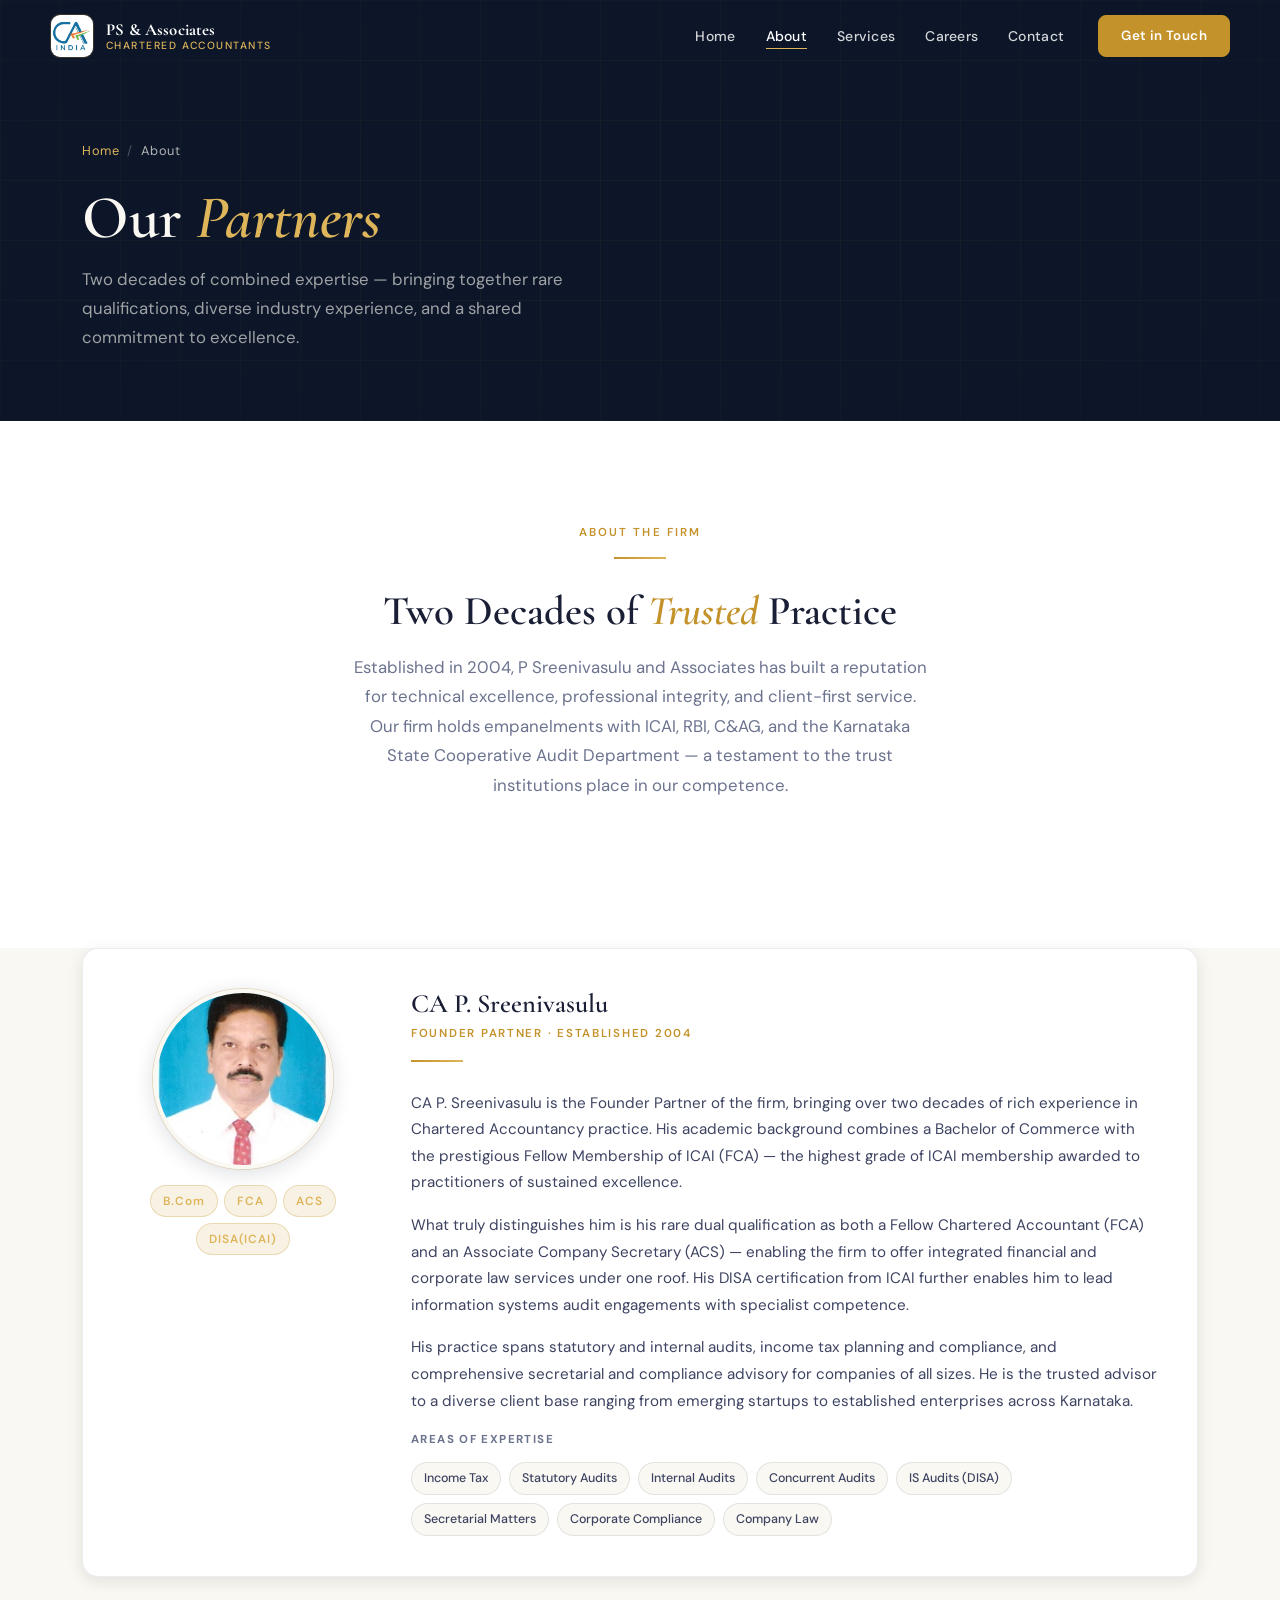
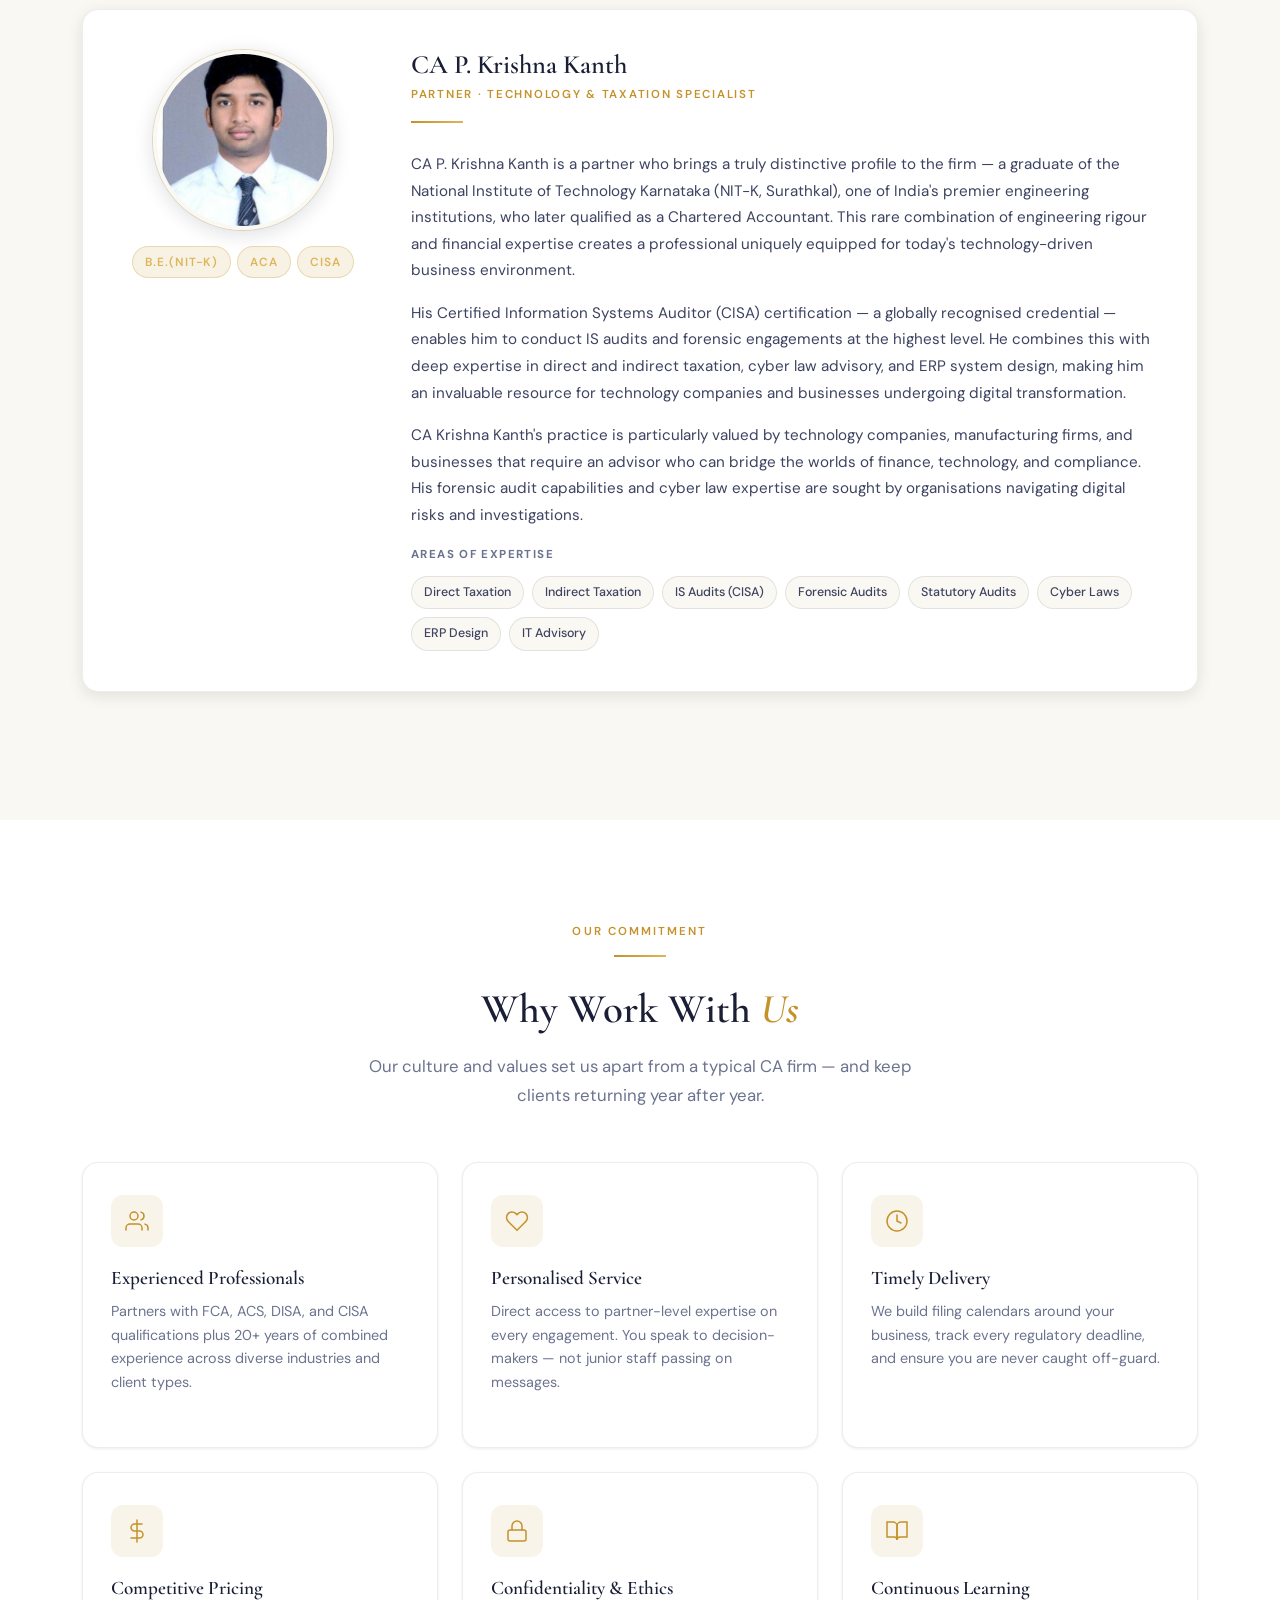
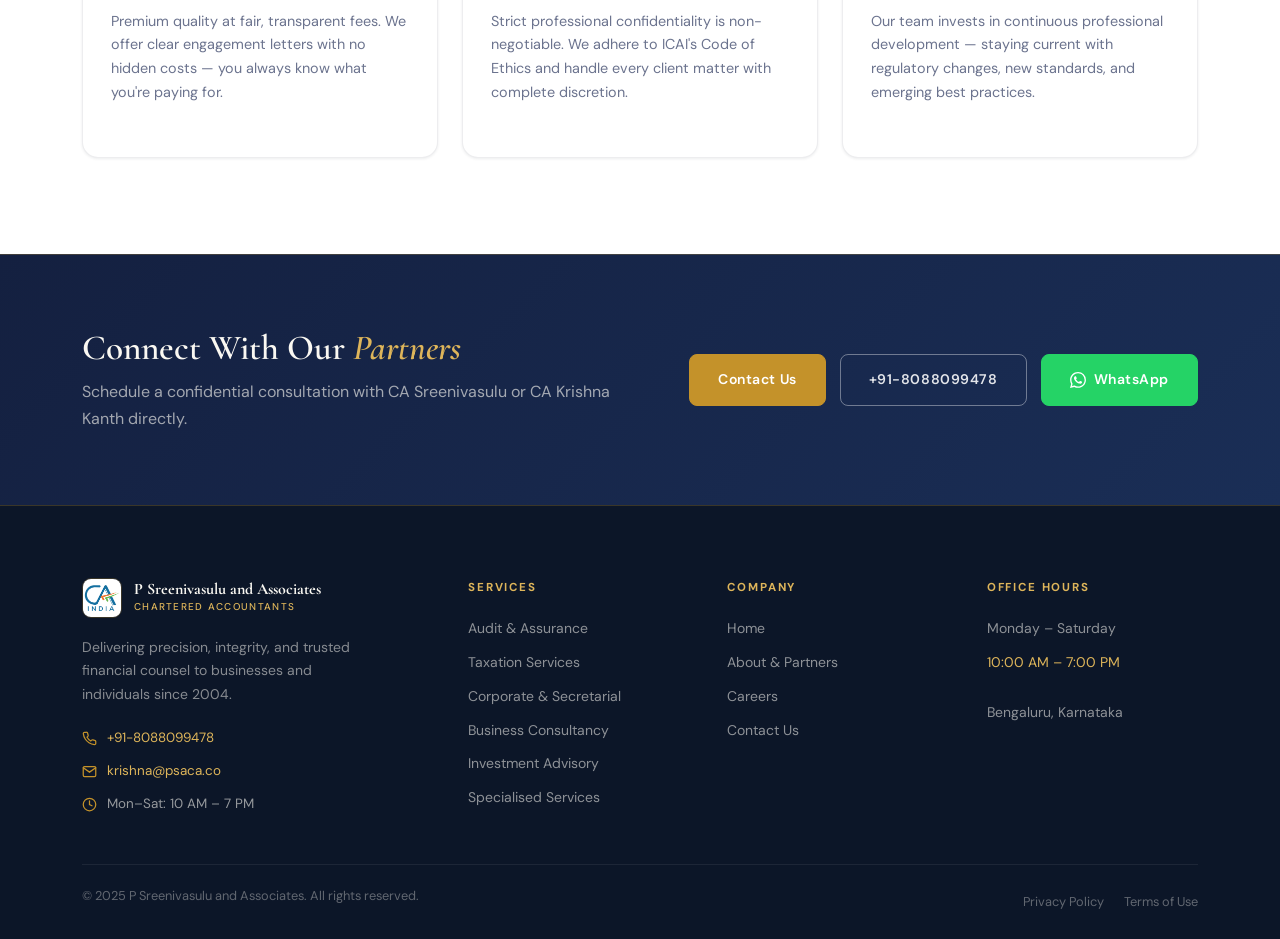
==== commit 7ff79d8a: "imporve UI" ====
--- a/about.html
+++ b/about.html
@@ -1,187 +1,317 @@
 <!DOCTYPE html>
 <html lang="en">
 <head>
-    <meta charset="UTF-8">
-    <meta name="viewport" content="width=device-width, initial-scale=1.0">
-    <title>About Us - P Sreenivasulu and Associates</title>
-    <meta name="description" content="Learn about P Sreenivasulu and Associates - experienced chartered accountants in Bangalore. Meet our team and discover our mission, vision, and values.">
-    <meta name="keywords" content="about us, chartered accountant team, P Sreenivasulu, Krishna Kanth, Bangalore CA firm, company history">
-
-    <!-- Favicon -->
-    <link rel="icon" type="image/svg+xml" href="favicon.svg">
-    <link rel="icon" type="image/png" sizes="48x48" href="favicon-48.png">
-    <link rel="icon" type="image/png" sizes="32x32" href="favicon-32x32.png">
-    <link rel="icon" type="image/png" sizes="16x16" href="favicon-16x16.png">
-    <link rel="shortcut icon" type="image/jpeg" href="favicon.jpeg">
-    <link rel="apple-touch-icon" sizes="180x180" href="apple-touch-icon.png">
-    <meta name="msapplication-TileImage" content="favicon-256.png">
-
-    <link rel="stylesheet" href="styles.css">
+  <meta charset="UTF-8">
+  <meta name="viewport" content="width=device-width, initial-scale=1.0">
+  <title>About &amp; Partners — P Sreenivasulu and Associates, Chartered Accountants</title>
+  <meta name="description" content="Meet the partners of P Sreenivasulu and Associates — CA P. Sreenivasulu (FCA, ACS, DISA) and CA P. Krishna Kanth (B.E. NIT-K, ACA, CISA).">
+  <link rel="icon" href="favicon.jpeg" type="image/jpeg">
+  <link rel="apple-touch-icon" href="apple-touch-icon.png">
+  <link rel="stylesheet" href="styles.css">
 </head>
 <body>
-    <header>
-        <div class="container">
-            <div class="header-content">
-                <div class="logo">
-                    <img src="favicon.jpeg" alt="PSA Logo" class="logo-icon">
-                    <div class="logo-text">
-                        P Sreenivasulu and Associates
-                        <div class="logo-subtitle">Chartered Accountants</div>
-                    </div>
-                </div>
-                <nav>
-                    <ul>
-                        <li><a href="index.html">Home</a></li>
-                        <li><a href="services.html">Services</a></li>
-                        <li><a href="about.html" class="active">About</a></li>
-                        <li><a href="contact.html">Contact</a></li>
-                        <li><a href="careers.html">Careers</a></li>
-                    </ul>
-                    <button class="mobile-menu-toggle">☰</button>
-                </nav>
+
+  <!-- ── HEADER ─────────────────────────────────────────── -->
+  <header class="site-header" id="siteHeader">
+    <div class="header-inner">
+      <a href="index.html" class="site-logo">
+        <div class="logo-badge"><img src="favicon.jpeg" alt="PS&A Logo"></div>
+        <div class="logo-text">
+          <span class="logo-name">PS &amp; Associates</span>
+          <span class="logo-sub">Chartered Accountants</span>
+        </div>
+      </a>
+      <nav class="site-nav" aria-label="Primary">
+        <ul class="nav-links">
+          <li><a href="index.html"    class="nav-link">Home</a></li>
+          <li><a href="about.html"    class="nav-link active">About</a></li>
+          <li><a href="services.html" class="nav-link">Services</a></li>
+          <li><a href="careers.html"  class="nav-link">Careers</a></li>
+          <li><a href="contact.html"  class="nav-link">Contact</a></li>
+        </ul>
+        <a href="contact.html" class="nav-cta">Get in Touch</a>
+      </nav>
+      <button class="hamburger" id="hamburger" aria-label="Open menu" aria-expanded="false">
+        <span></span><span></span><span></span>
+      </button>
+    </div>
+  </header>
+  <div class="mobile-nav-overlay" id="navOverlay"></div>
+  <nav class="mobile-nav" id="mobileNav" aria-label="Mobile">
+    <a href="index.html"    class="mobile-nav-link">Home</a>
+    <a href="about.html"    class="mobile-nav-link active">About</a>
+    <a href="services.html" class="mobile-nav-link">Services</a>
+    <a href="careers.html"  class="mobile-nav-link">Careers</a>
+    <a href="contact.html"  class="mobile-nav-link">Contact</a>
+    <a href="contact.html"  class="mobile-nav-cta">Get in Touch</a>
+  </nav>
+
+  <!-- ── PAGE BANNER ───────────────────────────────────── -->
+  <section class="page-banner">
+    <div class="container">
+      <nav class="banner-breadcrumb" aria-label="Breadcrumb">
+        <a href="index.html">Home</a>
+        <span>/</span>
+        <span style="color:rgba(250,248,242,0.7);">About</span>
+      </nav>
+      <h1>Our <em>Partners</em></h1>
+      <p class="banner-sub">Two decades of combined expertise — bringing together rare qualifications, diverse industry experience, and a shared commitment to excellence.</p>
+    </div>
+  </section>
+
+  <!-- ── FIRM OVERVIEW ─────────────────────────────────── -->
+  <section class="section" style="background: var(--cream-card);">
+    <div class="container">
+      <div class="text-center reveal" style="max-width:720px; margin:0 auto 52px;">
+        <span class="section-label">About the Firm</span>
+        <hr class="gold-rule center">
+        <h2 class="section-title">Two Decades of <em>Trusted</em> Practice</h2>
+        <p class="section-desc">Established in 2004, P Sreenivasulu and Associates has built a reputation for technical excellence, professional integrity, and client-first service. Our firm holds empanelments with ICAI, RBI, C&amp;AG, and the Karnataka State Cooperative Audit Department — a testament to the trust institutions place in our competence.</p>
+      </div>
+    </div>
+  </section>
+
+  <!-- ── PARTNER PROFILES ───────────────────────────────── -->
+  <section class="section" style="background: var(--cream); padding-top: 0;">
+    <div class="container">
+
+      <!-- Partner 1: CA P. Sreenivasulu -->
+      <div class="partner-card reveal" id="partner-sreenivasulu">
+        <div class="partner-photo-wrap">
+          <img src="partners/sreenivasulu.jpeg" alt="CA P. Sreenivasulu" class="partner-photo">
+          <div class="partner-credentials">
+            <span class="qual-badge">B.Com</span>
+            <span class="qual-badge">FCA</span>
+            <span class="qual-badge">ACS</span>
+            <span class="qual-badge">DISA(ICAI)</span>
+          </div>
+        </div>
+        <div class="partner-bio">
+          <h3>CA P. Sreenivasulu</h3>
+          <span class="partner-title">Founder Partner &middot; Established 2004</span>
+          <hr class="gold-rule">
+          <p class="partner-desc">CA P. Sreenivasulu is the Founder Partner of the firm, bringing over two decades of rich experience in Chartered Accountancy practice. His academic background combines a Bachelor of Commerce with the prestigious Fellow Membership of ICAI (FCA) — the highest grade of ICAI membership awarded to practitioners of sustained excellence.</p>
+          <p class="partner-desc">What truly distinguishes him is his rare dual qualification as both a Fellow Chartered Accountant (FCA) and an Associate Company Secretary (ACS) — enabling the firm to offer integrated financial and corporate law services under one roof. His DISA certification from ICAI further enables him to lead information systems audit engagements with specialist competence.</p>
+          <p class="partner-desc">His practice spans statutory and internal audits, income tax planning and compliance, and comprehensive secretarial and compliance advisory for companies of all sizes. He is the trusted advisor to a diverse client base ranging from emerging startups to established enterprises across Karnataka.</p>
+          <div class="partner-expertise">
+            <span class="partner-expertise-label">Areas of Expertise</span>
+            <div class="expertise-tags">
+              <span class="expertise-tag">Income Tax</span>
+              <span class="expertise-tag">Statutory Audits</span>
+              <span class="expertise-tag">Internal Audits</span>
+              <span class="expertise-tag">Concurrent Audits</span>
+              <span class="expertise-tag">IS Audits (DISA)</span>
+              <span class="expertise-tag">Secretarial Matters</span>
+              <span class="expertise-tag">Corporate Compliance</span>
+              <span class="expertise-tag">Company Law</span>
             </div>
-        </div>
-    </header>
-
-    <main>
-        <div class="container">
-
-
-            <section class="section">
-                <h2>Our Partners</h2>
-                <p>Meet the founding partners who lead P Sreenivasulu and Associates with decades of combined expertise, professional qualifications, and unwavering commitment to client excellence.</p>
-
-                <div class="partners-section">
-                    <div class="partner-profile">
-                        <div class="partner-image">
-                            <img src="partners/sreenivasulu.jpeg" alt="CA P. Sreenivasulu - Founder Partner" loading="lazy">
-                        </div>
-                        <div class="partner-info">
-                            <div class="partner-header">
-                                <h3>CA P. Sreenivasulu</h3>
-                                <div class="partner-credentials">
-                                    <span class="credential">B.Com</span>
-                                    <span class="credential">FCA</span>
-                                    <span class="credential">ACS</span>
-                                    <span class="credential">DISA (ICAI)</span>
-                                </div>
-                                <p class="partner-title">Founder Partner, P. Sreenivasulu & Associates</p>
-                            </div>
-                            <div class="partner-content">
-                                <p><strong>CA P. Sreenivasulu</strong>, the founding partner of the firm, is a seasoned professional with <strong>over two decades of experience</strong> in the field of accounting, taxation, and assurance services. A <strong>Fellow Member of ICAI and Associate Member of ICSI</strong>, he also holds a <strong>Diploma in Information System Audit (DISA)</strong>, equipping him with strong expertise in both financial and technology-driven audits.</p>
-
-                                <p>He has extensive experience in <strong>Income Tax advisory, Statutory, Internal and Concurrent Audits, and Information System Audits</strong>. His practice also covers secretarial and compliance matters for private and public companies, trusts, firms, and societies, making him a trusted advisor for diverse organizations. With his deep technical knowledge and commitment to client service, CA P. Sreenivasulu continues to guide the firm with vision and professional integrity.</p>
-                            </div>
-                        </div>
-                    </div>
-
-                    <div class="partner-profile">
-                        <div class="partner-image">
-                            <img src="partners/krisha-kanth.jpeg" alt="CA P. Krishna Kanth - Partner" loading="lazy">
-                        </div>
-                        <div class="partner-info">
-                            <div class="partner-header">
-                                <h3>CA P. Krishna Kanth</h3>
-                                <div class="partner-credentials">
-                                    <span class="credential">B.E. (NIT-K)</span>
-                                    <span class="credential">ACA</span>
-                                    <span class="credential">CISA</span>
-                                </div>
-                                <p class="partner-title">Partner, P. Sreenivasulu & Associates</p>
-                            </div>
-                            <div class="partner-content">
-                                <p><strong>CA P. Krishna Kanth</strong> brings a unique combination of <strong>engineering and chartered accountancy expertise</strong> to the firm. A graduate from <strong>NIT Karnataka and an Associate Member of ICAI</strong>, he is also a <strong>Certified Information Systems Auditor (CISA)</strong>, with specialized skills in technology-driven assurance and compliance services.</p>
-
-                                <p>His areas of specialization include <strong>Direct & Indirect Taxation, Information System Audits, Cyber Laws, Forensic Audits, and Statutory Audits</strong> of both private and public limited companies. He has also advised extensively on ROC matters of LLPs and companies, and is recognized for his capabilities in <strong>system analysis and the design of customized ERPs and accounting applications</strong> tailored to client needs.</p>
-
-                                <p>With a strong foundation in both technology and finance, CA Krishna Kanth plays a key role in helping clients bridge the gap between <strong>compliance, governance, and digital transformation</strong>.</p>
-                            </div>
-                        </div>
-                    </div>
-                </div>
-            </section>
-
-            <section class="section">
-                <h2>Why Choose Us</h2>
-                <div class="services-grid">
-                    <div class="service-card">
-                        <div class="icon">👨‍💼</div>
-                        <h3>Experienced Professionals</h3>
-                        <p>Our team of qualified chartered accountants and financial experts brings years of industry experience to every client engagement, ensuring high-quality service delivery.</p>
-                    </div>
-                    <div class="service-card">
-                        <div class="icon">🎯</div>
-                        <h3>Personalized Service</h3>
-                        <p>We understand that every client is unique. Our approach is tailored to meet your specific business needs and financial objectives.</p>
-                    </div>
-                    <div class="service-card">
-                        <div class="icon">⏰</div>
-                        <h3>Timely Delivery</h3>
-                        <p>We value your time and ensure all services are delivered promptly with accuracy and attention to detail, meeting all deadlines consistently.</p>
-                    </div>
-                    <div class="service-card">
-                        <div class="icon">💰</div>
-                        <h3>Competitive Pricing</h3>
-                        <p>Our services are competitively priced with transparent billing and no hidden costs, providing excellent value for your investment.</p>
-                    </div>
-                    <div class="service-card">
-                        <div class="icon">🔒</div>
-                        <h3>Confidentiality & Ethics</h3>
-                        <p>We maintain the highest standards of confidentiality and professional ethics in all our client relationships and business dealings.</p>
-                    </div>
-                    <div class="service-card">
-                        <div class="icon">📚</div>
-                        <h3>Continuous Learning</h3>
-                        <p>We stay updated with the latest regulations, technologies, and best practices to provide you with current and relevant advice.</p>
-                    </div>
-                </div>
-            </section>
-
-
-        </div>
-    </main>
-
-    <footer>
-        <div class="container">
-            <div class="footer-content">
-                <div class="footer-section">
-                    <h3>P Sreenivasulu and Associates</h3>
-                    <p>Professional Chartered Accountant services in Bangalore. Your trusted financial partner for comprehensive accounting and business advisory solutions.</p>
-                </div>
-                <div class="footer-section">
-                    <h3>Quick Links</h3>
-                    <p><a href="index.html">Home</a></p>
-                    <p><a href="services.html">Services</a></p>
-                    <p><a href="about.html">About Us</a></p>
-                    <p><a href="contact.html">Contact</a></p>
-                    <p><a href="careers.html">Careers</a></p>
-                </div>
-                <div class="footer-section">
-                    <h3>Services</h3>
-                    <p><a href="services.html#tax-planning">Tax Planning</a></p>
-                    <p><a href="services.html#audit-assurance">Audit & Assurance</a></p>
-                    <p><a href="services.html#accounting-services">Accounting</a></p>
-                    <p><a href="services.html#business-consulting">Business Consulting</a></p>
-                </div>
-                <div class="footer-section">
-                    <h3>Contact Info</h3>
-                    <p>📍 Bangalore, Karnataka, India</p>
-                    <p>📞 +91-8088099478</p>
-                    <p>✉️ krishna@psaca.co</p>
-                    <p>🕒 Mon-Sat: 10:00 AM - 7:00 PM</p>
-                </div>
+          </div>
+        </div>
+      </div>
+
+      <!-- Partner 2: CA P. Krishna Kanth -->
+      <div class="partner-card reveal" id="partner-krishna-kanth">
+        <div class="partner-photo-wrap">
+          <img src="partners/krisha-kanth.jpeg" alt="CA P. Krishna Kanth" class="partner-photo">
+          <div class="partner-credentials">
+            <span class="qual-badge">B.E.(NIT-K)</span>
+            <span class="qual-badge">ACA</span>
+            <span class="qual-badge">CISA</span>
+          </div>
+        </div>
+        <div class="partner-bio">
+          <h3>CA P. Krishna Kanth</h3>
+          <span class="partner-title">Partner &middot; Technology &amp; Taxation Specialist</span>
+          <hr class="gold-rule">
+          <p class="partner-desc">CA P. Krishna Kanth is a partner who brings a truly distinctive profile to the firm — a graduate of the National Institute of Technology Karnataka (NIT-K, Surathkal), one of India's premier engineering institutions, who later qualified as a Chartered Accountant. This rare combination of engineering rigour and financial expertise creates a professional uniquely equipped for today's technology-driven business environment.</p>
+          <p class="partner-desc">His Certified Information Systems Auditor (CISA) certification — a globally recognised credential — enables him to conduct IS audits and forensic engagements at the highest level. He combines this with deep expertise in direct and indirect taxation, cyber law advisory, and ERP system design, making him an invaluable resource for technology companies and businesses undergoing digital transformation.</p>
+          <p class="partner-desc">CA Krishna Kanth's practice is particularly valued by technology companies, manufacturing firms, and businesses that require an advisor who can bridge the worlds of finance, technology, and compliance. His forensic audit capabilities and cyber law expertise are sought by organisations navigating digital risks and investigations.</p>
+          <div class="partner-expertise">
+            <span class="partner-expertise-label">Areas of Expertise</span>
+            <div class="expertise-tags">
+              <span class="expertise-tag">Direct Taxation</span>
+              <span class="expertise-tag">Indirect Taxation</span>
+              <span class="expertise-tag">IS Audits (CISA)</span>
+              <span class="expertise-tag">Forensic Audits</span>
+              <span class="expertise-tag">Statutory Audits</span>
+              <span class="expertise-tag">Cyber Laws</span>
+              <span class="expertise-tag">ERP Design</span>
+              <span class="expertise-tag">IT Advisory</span>
             </div>
-            <div class="footer-bottom">
-                <p>&copy; 2024 P Sreenivasulu and Associates. All rights reserved.</p>
+          </div>
+        </div>
+      </div>
+
+    </div>
+  </section>
+
+  <!-- ── WHY CHOOSE US ──────────────────────────────────── -->
+  <section class="section" style="background: var(--cream-card);">
+    <div class="container">
+      <div class="text-center reveal" style="margin-bottom: 52px;">
+        <span class="section-label">Our Commitment</span>
+        <hr class="gold-rule center">
+        <h2 class="section-title">Why Work With <em>Us</em></h2>
+        <p class="section-desc">Our culture and values set us apart from a typical CA firm — and keep clients returning year after year.</p>
+      </div>
+      <div class="services-grid reveal-stagger">
+
+        <div class="service-card">
+          <div class="service-icon">
+            <svg width="24" height="24" viewBox="0 0 24 24" fill="none" stroke="currentColor" stroke-width="1.5" stroke-linecap="round"><path d="M17 21v-2a4 4 0 00-4-4H5a4 4 0 00-4 4v2"/><circle cx="9" cy="7" r="4"/><path d="M23 21v-2a4 4 0 00-3-3.87M16 3.13a4 4 0 010 7.75"/></svg>
+          </div>
+          <h3>Experienced Professionals</h3>
+          <p>Partners with FCA, ACS, DISA, and CISA qualifications plus 20+ years of combined experience across diverse industries and client types.</p>
+        </div>
+
+        <div class="service-card">
+          <div class="service-icon">
+            <svg width="24" height="24" viewBox="0 0 24 24" fill="none" stroke="currentColor" stroke-width="1.5" stroke-linecap="round"><path d="M20.84 4.61a5.5 5.5 0 00-7.78 0L12 5.67l-1.06-1.06a5.5 5.5 0 00-7.78 7.78l1.06 1.06L12 21.23l7.78-7.78 1.06-1.06a5.5 5.5 0 000-7.78z"/></svg>
+          </div>
+          <h3>Personalised Service</h3>
+          <p>Direct access to partner-level expertise on every engagement. You speak to decision-makers — not junior staff passing on messages.</p>
+        </div>
+
+        <div class="service-card">
+          <div class="service-icon">
+            <svg width="24" height="24" viewBox="0 0 24 24" fill="none" stroke="currentColor" stroke-width="1.5" stroke-linecap="round"><circle cx="12" cy="12" r="10"/><polyline points="12 6 12 12 16 14"/></svg>
+          </div>
+          <h3>Timely Delivery</h3>
+          <p>We build filing calendars around your business, track every regulatory deadline, and ensure you are never caught off-guard.</p>
+        </div>
+
+        <div class="service-card">
+          <div class="service-icon">
+            <svg width="24" height="24" viewBox="0 0 24 24" fill="none" stroke="currentColor" stroke-width="1.5" stroke-linecap="round"><line x1="12" y1="1" x2="12" y2="23"/><path d="M17 5H9.5a3.5 3.5 0 000 7h5a3.5 3.5 0 010 7H6"/></svg>
+          </div>
+          <h3>Competitive Pricing</h3>
+          <p>Premium quality at fair, transparent fees. We offer clear engagement letters with no hidden costs — you always know what you're paying for.</p>
+        </div>
+
+        <div class="service-card">
+          <div class="service-icon">
+            <svg width="24" height="24" viewBox="0 0 24 24" fill="none" stroke="currentColor" stroke-width="1.5" stroke-linecap="round"><rect x="3" y="11" width="18" height="11" rx="2" ry="2"/><path d="M7 11V7a5 5 0 0110 0v4"/></svg>
+          </div>
+          <h3>Confidentiality &amp; Ethics</h3>
+          <p>Strict professional confidentiality is non-negotiable. We adhere to ICAI's Code of Ethics and handle every client matter with complete discretion.</p>
+        </div>
+
+        <div class="service-card">
+          <div class="service-icon">
+            <svg width="24" height="24" viewBox="0 0 24 24" fill="none" stroke="currentColor" stroke-width="1.5" stroke-linecap="round"><path d="M2 3h6a4 4 0 014 4v14a3 3 0 00-3-3H2z"/><path d="M22 3h-6a4 4 0 00-4 4v14a3 3 0 013-3h7z"/></svg>
+          </div>
+          <h3>Continuous Learning</h3>
+          <p>Our team invests in continuous professional development — staying current with regulatory changes, new standards, and emerging best practices.</p>
+        </div>
+
+      </div>
+    </div>
+  </section>
+
+  <!-- ── CTA ───────────────────────────────────────────── -->
+  <section class="contact-strip">
+    <div class="container">
+      <div class="contact-strip-inner">
+        <div class="reveal">
+          <h2>Connect With Our <em style="color:var(--gold-light);font-style:italic;">Partners</em></h2>
+          <p>Schedule a confidential consultation with CA Sreenivasulu or CA Krishna Kanth directly.</p>
+        </div>
+        <div class="contact-strip-actions reveal">
+          <a href="contact.html"          class="btn btn-primary">Contact Us</a>
+          <a href="tel:+918088099478"     class="btn btn-outline">+91-8088099478</a>
+          <a href="https://wa.me/918088099478" class="btn btn-whatsapp" target="_blank" rel="noopener">
+            <svg width="16" height="16" viewBox="0 0 24 24" fill="currentColor"><path d="M17.472 14.382c-.297-.149-1.758-.867-2.03-.967-.273-.099-.471-.148-.67.15-.197.297-.767.966-.94 1.164-.173.199-.347.223-.644.075-.297-.15-1.255-.463-2.39-1.475-.883-.788-1.48-1.761-1.653-2.059-.173-.297-.018-.458.13-.606.134-.133.298-.347.446-.52.149-.174.198-.298.298-.497.099-.198.05-.371-.025-.52-.075-.149-.669-1.612-.916-2.207-.242-.579-.487-.5-.669-.51-.173-.008-.371-.01-.57-.01-.198 0-.52.074-.792.372-.272.297-1.04 1.016-1.04 2.479 0 1.462 1.065 2.875 1.213 3.074.149.198 2.096 3.2 5.077 4.487.709.306 1.262.489 1.694.625.712.227 1.36.195 1.871.118.571-.085 1.758-.719 2.006-1.413.248-.694.248-1.289.173-1.413-.074-.124-.272-.198-.57-.347m-5.421 7.403h-.004a9.87 9.87 0 01-5.031-1.378l-.361-.214-3.741.982.998-3.648-.235-.374a9.86 9.86 0 01-1.51-5.26c.001-5.45 4.436-9.884 9.888-9.884 2.64 0 5.122 1.03 6.988 2.898a9.825 9.825 0 012.893 6.994c-.003 5.45-4.437 9.884-9.885 9.884m8.413-18.297A11.815 11.815 0 0012.05 0C5.495 0 .16 5.335.157 11.892c0 2.096.547 4.142 1.588 5.945L.057 24l6.305-1.654a11.882 11.882 0 005.683 1.448h.005c6.554 0 11.89-5.335 11.893-11.893a11.821 11.821 0 00-3.48-8.413z"/></svg>
+            WhatsApp
+          </a>
+        </div>
+      </div>
+    </div>
+  </section>
+
+  <!-- ── FOOTER ─────────────────────────────────────────── -->
+  <footer class="site-footer">
+    <div class="container">
+      <div class="footer-grid">
+        <div class="footer-brand">
+          <div class="footer-logo">
+            <div class="footer-logo-badge"><img src="favicon.jpeg" alt="PS&A"></div>
+            <div>
+              <span class="footer-logo-name">P Sreenivasulu and Associates</span>
+              <span class="footer-logo-sub">Chartered Accountants</span>
             </div>
-        </div>
-    </footer>
-
-    <script>
-        // Mobile menu toggle
-        document.querySelector('.mobile-menu-toggle').addEventListener('click', function() {
-            document.querySelector('nav ul').classList.toggle('active');
-        });
-    </script>
+          </div>
+          <p class="footer-tagline">Delivering precision, integrity, and trusted financial counsel to businesses and individuals since 2004.</p>
+          <ul class="footer-contact-list">
+            <li class="footer-contact-item">
+              <svg width="15" height="15" viewBox="0 0 24 24" fill="none" stroke="currentColor" stroke-width="2" stroke-linecap="round"><path d="M22 16.92v3a2 2 0 01-2.18 2 19.79 19.79 0 01-8.63-3.07 19.5 19.5 0 01-6-6 19.79 19.79 0 01-3.07-8.67A2 2 0 014.11 2h3a2 2 0 012 1.72c.127.96.361 1.903.7 2.81a2 2 0 01-.45 2.11L8.09 9.91a16 16 0 006 6l1.27-1.27a2 2 0 012.11-.45c.907.339 1.85.573 2.81.7A2 2 0 0122 16.92z"/></svg>
+              <a href="tel:+918088099478">+91-8088099478</a>
+            </li>
+            <li class="footer-contact-item">
+              <svg width="15" height="15" viewBox="0 0 24 24" fill="none" stroke="currentColor" stroke-width="2" stroke-linecap="round"><path d="M4 4h16c1.1 0 2 .9 2 2v12c0 1.1-.9 2-2 2H4c-1.1 0-2-.9-2-2V6c0-1.1.9-2 2-2z"/><polyline points="22,6 12,13 2,6"/></svg>
+              <a href="mailto:krishna@psaca.co">krishna@psaca.co</a>
+            </li>
+            <li class="footer-contact-item">
+              <svg width="15" height="15" viewBox="0 0 24 24" fill="none" stroke="currentColor" stroke-width="2" stroke-linecap="round"><circle cx="12" cy="12" r="10"/><polyline points="12 6 12 12 16 14"/></svg>
+              Mon–Sat: 10 AM – 7 PM
+            </li>
+          </ul>
+        </div>
+        <div class="footer-col">
+          <h5>Services</h5>
+          <ul class="footer-links">
+            <li><a href="services.html#audit-assurance"      class="footer-link">Audit &amp; Assurance</a></li>
+            <li><a href="services.html#taxation-services"     class="footer-link">Taxation Services</a></li>
+            <li><a href="services.html#corporate-secretarial" class="footer-link">Corporate &amp; Secretarial</a></li>
+            <li><a href="services.html#business-consultancy"  class="footer-link">Business Consultancy</a></li>
+            <li><a href="services.html#investment-advisory"   class="footer-link">Investment Advisory</a></li>
+            <li><a href="services.html#specialized-services"  class="footer-link">Specialised Services</a></li>
+          </ul>
+        </div>
+        <div class="footer-col">
+          <h5>Company</h5>
+          <ul class="footer-links">
+            <li><a href="index.html"   class="footer-link">Home</a></li>
+            <li><a href="about.html"   class="footer-link">About &amp; Partners</a></li>
+            <li><a href="careers.html" class="footer-link">Careers</a></li>
+            <li><a href="contact.html" class="footer-link">Contact Us</a></li>
+          </ul>
+        </div>
+        <div class="footer-col">
+          <h5>Office Hours</h5>
+          <ul class="footer-links">
+            <li><span class="footer-link" style="cursor:default;">Monday – Saturday</span></li>
+            <li><span class="footer-link" style="cursor:default;color:var(--gold-light);">10:00 AM – 7:00 PM</span></li>
+            <li style="margin-top:16px;"><span class="footer-link" style="cursor:default;">Bengaluru, Karnataka</span></li>
+          </ul>
+        </div>
+      </div>
+      <div class="footer-bottom">
+        <p class="footer-copy">&copy; 2025 P Sreenivasulu and Associates. All rights reserved.</p>
+        <div class="footer-legal"><a href="#">Privacy Policy</a><a href="#">Terms of Use</a></div>
+      </div>
+    </div>
+  </footer>
+
+  <script>
+    const header = document.getElementById('siteHeader');
+    window.addEventListener('scroll', () => header.classList.toggle('scrolled', window.scrollY > 20));
+    const hamburger = document.getElementById('hamburger');
+    const mobileNav = document.getElementById('mobileNav');
+    const navOverlay = document.getElementById('navOverlay');
+    function toggleNav(open) {
+      hamburger.classList.toggle('open', open);
+      mobileNav.classList.toggle('open', open);
+      navOverlay.classList.toggle('open', open);
+      hamburger.setAttribute('aria-expanded', open);
+      document.body.style.overflow = open ? 'hidden' : '';
+    }
+    hamburger.addEventListener('click', () => toggleNav(!mobileNav.classList.contains('open')));
+    navOverlay.addEventListener('click', () => toggleNav(false));
+    mobileNav.querySelectorAll('a').forEach(a => a.addEventListener('click', () => toggleNav(false)));
+    const revealObserver = new IntersectionObserver((entries) => {
+      entries.forEach(entry => { if (entry.isIntersecting) { entry.target.classList.add('visible'); revealObserver.unobserve(entry.target); } });
+    }, { threshold: 0.1, rootMargin: '0px 0px -40px 0px' });
+    document.querySelectorAll('.reveal, .reveal-stagger').forEach(el => revealObserver.observe(el));
+  </script>
 </body>
 </html>
--- a/styles.css
+++ b/styles.css
@@ -1,1200 +1,1333 @@
-/* P Sreenivasulu and Associates - Modern Professional Website Styles */
-
-/* Import Google Fonts */
-@import url('https://fonts.googleapis.com/css2?family=Inter:wght@300;400;500;600;700;800&family=Poppins:wght@300;400;500;600;700;800&display=swap');
-
-/* Smooth scrolling and modern defaults */
-html {
-    scroll-behavior: smooth;
-    -webkit-text-size-adjust: 100%;
-}
-
-/* Selection styling */
-::selection {
-    background: rgba(42, 82, 152, 0.2);
-    color: #1e3c72;
-}
-
-::-moz-selection {
-    background: rgba(42, 82, 152, 0.2);
-    color: #1e3c72;
-}
-
-/* Focus styles for accessibility */
-*:focus {
-    outline: 2px solid #2a5298;
-    outline-offset: 2px;
-}
-
-/* Scrollbar styling for webkit browsers */
-::-webkit-scrollbar {
-    width: 8px;
-}
-
-::-webkit-scrollbar-track {
-    background: #f1f5f9;
-}
-
-::-webkit-scrollbar-thumb {
-    background: linear-gradient(135deg, #1e3c72, #2a5298);
-    border-radius: 4px;
-}
-
-::-webkit-scrollbar-thumb:hover {
-    background: linear-gradient(135deg, #2a5298, #1e3c72);
-}
-
-* {
-    margin: 0;
-    padding: 0;
-    box-sizing: border-box;
-}
-
+/* ============================================================
+   P Sreenivasulu and Associates — Refined Prestige Design
+   ============================================================ */
+
+@import url('https://fonts.googleapis.com/css2?family=Cormorant+Garamond:ital,wght@0,300;0,400;0,500;0,600;0,700;1,400;1,600&family=DM+Sans:ital,opsz,wght@0,9..40,300;0,9..40,400;0,9..40,500;0,9..40,600;1,9..40,400&display=swap');
+
+/* ── Design Tokens ──────────────────────────────────────── */
+:root {
+  --navy:        #0C1628;
+  --navy-mid:    #142040;
+  --navy-light:  #1A2E56;
+  --gold:        #C4922A;
+  --gold-light:  #DEB55A;
+  --gold-pale:   rgba(196, 146, 42, 0.10);
+  --gold-border: rgba(196, 146, 42, 0.25);
+  --cream:       #FAF8F2;
+  --cream-card:  #FFFFFF;
+  --text:        #1A1F36;
+  --text-body:   #3D4361;
+  --text-muted:  #6B738E;
+
+  --font-serif: 'Cormorant Garamond', Georgia, serif;
+  --font-sans:  'DM Sans', system-ui, sans-serif;
+
+  --radius:    8px;
+  --radius-lg: 16px;
+  --shadow-sm: 0 1px 3px rgba(12,22,40,0.08);
+  --shadow-md: 0 4px 16px rgba(12,22,40,0.10);
+  --shadow-lg: 0 12px 40px rgba(12,22,40,0.14);
+  --transition: 0.28s cubic-bezier(0.4, 0, 0.2, 1);
+}
+
+/* ── Reset ──────────────────────────────────────────────── */
+*, *::before, *::after { box-sizing: border-box; margin: 0; padding: 0; }
+html { scroll-behavior: smooth; -webkit-text-size-adjust: 100%; }
 body {
-    font-family: 'Inter', -apple-system, BlinkMacSystemFont, 'Segoe UI', Roboto, Oxygen, Ubuntu, Cantarell, sans-serif;
-    line-height: 1.7;
-    color: #2d3748;
-    background-color: #ffffff;
-    font-weight: 400;
-    font-size: 16px;
-    letter-spacing: -0.01em;
-    -webkit-font-smoothing: antialiased;
-    -moz-osx-font-smoothing: grayscale;
-    text-rendering: optimizeLegibility;
-}
-
-/* Add subtle page transitions */
-.section {
-    opacity: 0;
-    transform: translateY(20px);
-    animation: fadeInUp 0.6s ease-out forwards;
-}
-
-.section:nth-child(1) { animation-delay: 0.1s; }
-.section:nth-child(2) { animation-delay: 0.2s; }
-.section:nth-child(3) { animation-delay: 0.3s; }
-.section:nth-child(4) { animation-delay: 0.4s; }
-.section:nth-child(5) { animation-delay: 0.5s; }
-
-@keyframes fadeInUp {
-    to {
-        opacity: 1;
-        transform: translateY(0);
-    }
-}
-
-/* Improved link styling */
-a {
-    color: #2a5298;
-    transition: color 0.3s ease;
-}
-
-a:hover {
-    color: #1e3c72;
-}
-
-/* Team Photos Carousel */
-.team-carousel {
-    position: relative;
-    max-width: 800px;
-    margin: 2rem auto;
-    overflow: hidden;
-    border-radius: 16px;
-    box-shadow: 0 10px 25px rgba(0, 0, 0, 0.1);
-}
-
-.carousel-container {
-    display: flex;
-    transition: transform 0.5s cubic-bezier(0.4, 0, 0.2, 1);
-}
-
-.carousel-slide {
-    min-width: 100%;
-    position: relative;
-}
-
-.carousel-slide img {
-    width: 100%;
-    height: 400px;
-    object-fit: cover;
-    display: block;
-}
-
-.carousel-caption {
-    position: absolute;
-    bottom: 0;
-    left: 0;
-    right: 0;
-    background: linear-gradient(transparent, rgba(0, 0, 0, 0.8));
-    color: white;
-    padding: 2rem;
-    text-align: center;
-}
-
-.carousel-caption h3 {
-    font-family: 'Poppins', sans-serif;
-    font-size: 1.5rem;
-    font-weight: 600;
-    margin-bottom: 0.5rem;
-}
-
-.carousel-caption p {
-    font-size: 1rem;
-    opacity: 0.9;
-}
-
-.carousel-nav {
-    position: absolute;
-    top: 50%;
-    transform: translateY(-50%);
-    background: rgba(255, 255, 255, 0.9);
-    border: none;
-    width: 50px;
-    height: 50px;
-    border-radius: 50%;
-    cursor: pointer;
-    display: flex;
-    align-items: center;
-    justify-content: center;
-    font-size: 1.2rem;
-    color: #1e3c72;
-    transition: all 0.3s ease;
-    box-shadow: 0 4px 6px rgba(0, 0, 0, 0.1);
-}
-
-.carousel-nav:hover {
-    background: white;
-    transform: translateY(-50%) scale(1.1);
-    box-shadow: 0 6px 12px rgba(0, 0, 0, 0.15);
-}
-
-.carousel-prev {
-    left: 20px;
-}
-
-.carousel-next {
-    right: 20px;
-}
-
-.carousel-indicators {
-    display: flex;
-    justify-content: center;
-    gap: 0.5rem;
-    margin-top: 1rem;
-}
-
-.carousel-indicator {
-    width: 12px;
-    height: 12px;
-    border-radius: 50%;
-    background: #cbd5e0;
-    border: none;
-    cursor: pointer;
-    transition: all 0.3s ease;
-}
-
-.carousel-indicator.active {
-    background: #2a5298;
-    transform: scale(1.2);
-}
-
-.carousel-indicator:hover {
-    background: #1e3c72;
-}
-
+  font-family: var(--font-sans);
+  font-size: 16px;
+  line-height: 1.7;
+  color: var(--text-body);
+  background: var(--cream);
+  overflow-x: hidden;
+}
+img { display: block; max-width: 100%; height: auto; }
+a { color: inherit; text-decoration: none; }
+ul, ol { list-style: none; }
+button { cursor: pointer; border: none; background: none; font: inherit; }
+
+/* ── Typography ─────────────────────────────────────────── */
+h1, h2, h3, h4 {
+  font-family: var(--font-serif);
+  font-weight: 600;
+  line-height: 1.18;
+  color: var(--text);
+}
+h1 { font-size: clamp(2.4rem, 5vw, 3.8rem); }
+h2 { font-size: clamp(1.9rem, 3.5vw, 2.75rem); }
+h3 { font-size: clamp(1.3rem, 2vw, 1.65rem); }
+h4 { font-size: 1.15rem; font-weight: 600; }
+p { margin-bottom: 1em; }
+p:last-child { margin-bottom: 0; }
+
+/* ── Layout Utilities ───────────────────────────────────── */
+.container {
+  width: 100%;
+  max-width: 1180px;
+  margin: 0 auto;
+  padding: 0 32px;
+}
+.section     { padding: 96px 0; }
+.section-sm  { padding: 64px 0; }
+.text-center { text-align: center; }
+.text-center .section-desc { margin: 0 auto; }
+
+/* ── Section Headings ───────────────────────────────────── */
+.section-label {
+  display: inline-block;
+  font-family: var(--font-sans);
+  font-size: 0.72rem;
+  font-weight: 600;
+  letter-spacing: 0.18em;
+  text-transform: uppercase;
+  color: var(--gold);
+  margin-bottom: 14px;
+}
+.section-title {
+  font-family: var(--font-serif);
+  font-size: clamp(1.9rem, 3.2vw, 2.6rem);
+  color: var(--text);
+  margin-bottom: 18px;
+}
+.section-title em { color: var(--gold); font-style: italic; }
+.section-desc {
+  font-size: 1.05rem;
+  color: var(--text-muted);
+  max-width: 580px;
+  line-height: 1.75;
+  margin-bottom: 0;
+}
+.gold-rule {
+  display: block;
+  width: 52px;
+  height: 2px;
+  background: linear-gradient(90deg, var(--gold), var(--gold-light));
+  margin-bottom: 28px;
+  border: none;
+}
+.gold-rule.center { margin-left: auto; margin-right: auto; }
+
+/* ============================================================
+   SITE HEADER
+   ============================================================ */
+.site-header {
+  position: fixed;
+  top: 0; left: 0; right: 0;
+  z-index: 1000;
+  padding: 0 32px;
+  height: 72px;
+  display: flex;
+  align-items: center;
+  background: transparent;
+  transition: background var(--transition), box-shadow var(--transition), height var(--transition);
+}
+.site-header.scrolled {
+  background: #fff;
+  box-shadow: 0 2px 16px rgba(12,22,40,0.10);
+  height: 64px;
+}
+.header-inner {
+  width: 100%;
+  max-width: 1180px;
+  margin: 0 auto;
+  display: flex;
+  align-items: center;
+  justify-content: space-between;
+  gap: 24px;
+}
+
+/* Logo */
+.site-logo {
+  display: flex;
+  align-items: center;
+  gap: 12px;
+  flex-shrink: 0;
+}
+.logo-badge {
+  width: 44px; height: 44px;
+  border-radius: 10px;
+  overflow: hidden;
+  border: 1.5px solid var(--gold-border);
+  flex-shrink: 0;
+}
+.logo-badge img { width: 100%; height: 100%; object-fit: cover; }
+.logo-text { display: flex; flex-direction: column; line-height: 1.2; }
+.logo-name {
+  font-family: var(--font-serif);
+  font-size: 1.05rem;
+  font-weight: 700;
+  color: #fff;
+  letter-spacing: 0.01em;
+  transition: color var(--transition);
+}
+.logo-sub {
+  font-size: 0.65rem;
+  font-weight: 500;
+  letter-spacing: 0.14em;
+  text-transform: uppercase;
+  color: var(--gold-light);
+  transition: color var(--transition);
+}
+.site-header.scrolled .logo-name { color: var(--navy); }
+.site-header.scrolled .logo-sub  { color: var(--gold); }
+
+/* Nav */
+.site-nav { display: flex; align-items: center; gap: 4px; }
+.nav-links { display: flex; align-items: center; gap: 2px; list-style: none; }
+.nav-link {
+  position: relative;
+  padding: 6px 14px;
+  font-size: 0.875rem;
+  font-weight: 500;
+  color: rgba(255,255,255,0.82);
+  letter-spacing: 0.02em;
+  transition: color var(--transition);
+}
+.nav-link::after {
+  content: '';
+  position: absolute;
+  bottom: 2px; left: 14px; right: 14px;
+  height: 1.5px;
+  background: var(--gold-light);
+  transform: scaleX(0);
+  transform-origin: left;
+  transition: transform var(--transition);
+}
+.nav-link:hover, .nav-link.active { color: #fff; }
+.nav-link:hover::after, .nav-link.active::after { transform: scaleX(1); }
+.site-header.scrolled .nav-link { color: var(--text-muted); }
+.site-header.scrolled .nav-link:hover,
+.site-header.scrolled .nav-link.active { color: var(--navy); }
+.site-header.scrolled .nav-link::after { background: var(--gold); }
+
+.nav-cta {
+  margin-left: 16px;
+  padding: 9px 22px;
+  background: var(--gold);
+  color: #fff !important;
+  font-size: 0.835rem;
+  font-weight: 600;
+  letter-spacing: 0.03em;
+  border-radius: var(--radius);
+  border: 1.5px solid var(--gold);
+  transition: background var(--transition), transform var(--transition), box-shadow var(--transition);
+  white-space: nowrap;
+  display: inline-block;
+}
+.nav-cta:hover {
+  background: var(--gold-light);
+  border-color: var(--gold-light);
+  transform: translateY(-1px);
+  box-shadow: 0 4px 12px rgba(196,146,42,0.35);
+}
+.nav-cta::after { display: none !important; }
+
+/* Hamburger */
+.hamburger {
+  display: none;
+  flex-direction: column;
+  justify-content: center;
+  gap: 5px;
+  width: 36px; height: 36px;
+  padding: 4px;
+  border-radius: 6px;
+  transition: background var(--transition);
+}
+.hamburger:hover { background: rgba(255,255,255,0.1); }
+.site-header.scrolled .hamburger:hover { background: var(--gold-pale); }
+.hamburger span {
+  display: block;
+  height: 2px;
+  border-radius: 2px;
+  background: #fff;
+  transition: transform var(--transition), opacity var(--transition);
+  transform-origin: center;
+}
+.site-header.scrolled .hamburger span { background: var(--navy); }
+.hamburger.open span:nth-child(1) { transform: translateY(7px) rotate(45deg); }
+.hamburger.open span:nth-child(2) { opacity: 0; transform: scaleX(0); }
+.hamburger.open span:nth-child(3) { transform: translateY(-7px) rotate(-45deg); }
+
+/* Mobile Drawer */
+.mobile-nav {
+  display: none;
+  position: fixed;
+  top: 0; right: 0;
+  width: min(320px, 90vw);
+  height: 100dvh;
+  background: var(--navy);
+  z-index: 999;
+  padding: 88px 32px 40px;
+  flex-direction: column;
+  gap: 4px;
+  transform: translateX(110%);
+  transition: transform 0.35s cubic-bezier(0.4,0,0.2,1);
+  box-shadow: -8px 0 40px rgba(0,0,0,0.35);
+}
+.mobile-nav.open { transform: translateX(0); }
+.mobile-nav-overlay {
+  display: none;
+  position: fixed;
+  inset: 0;
+  background: rgba(0,0,0,0.5);
+  z-index: 998;
+  opacity: 0;
+  transition: opacity 0.35s;
+}
+.mobile-nav-overlay.open { opacity: 1; }
+.mobile-nav-link {
+  display: block;
+  padding: 14px 0;
+  font-size: 1.1rem;
+  font-weight: 500;
+  color: rgba(255,255,255,0.78);
+  border-bottom: 1px solid rgba(255,255,255,0.07);
+  transition: color var(--transition), padding-left var(--transition);
+}
+.mobile-nav-link:hover, .mobile-nav-link.active { color: var(--gold-light); padding-left: 8px; }
+.mobile-nav-cta {
+  display: block;
+  margin-top: 24px;
+  padding: 14px 22px;
+  background: var(--gold);
+  color: #fff;
+  border-radius: var(--radius);
+  font-weight: 600;
+  text-align: center;
+  font-size: 1rem;
+  transition: background var(--transition);
+}
+.mobile-nav-cta:hover { background: var(--gold-light); }
+
+/* ============================================================
+   HERO
+   ============================================================ */
+.hero {
+  position: relative;
+  min-height: 100vh;
+  background-color: var(--navy);
+  display: flex;
+  flex-direction: column;
+  align-items: center;
+  justify-content: center;
+  overflow: hidden;
+}
+.hero::before {
+  content: '';
+  position: absolute; inset: 0;
+  background-image:
+    linear-gradient(rgba(196,146,42,0.06) 1px, transparent 1px),
+    linear-gradient(90deg, rgba(196,146,42,0.06) 1px, transparent 1px);
+  background-size: 60px 60px;
+  pointer-events: none;
+}
+.hero::after {
+  content: '';
+  position: absolute; inset: 0;
+  background: radial-gradient(ellipse 90% 80% at 50% 40%, rgba(20,32,64,0) 0%, rgba(12,22,40,0.72) 100%);
+  pointer-events: none;
+}
+.hero-content {
+  position: relative;
+  z-index: 2;
+  text-align: center;
+  padding: 120px 32px 160px;
+  max-width: 860px;
+  width: 100%;
+}
+.hero-eyebrow {
+  display: inline-block;
+  font-size: 0.72rem;
+  font-weight: 600;
+  letter-spacing: 0.22em;
+  text-transform: uppercase;
+  color: var(--gold-light);
+  background: rgba(196,146,42,0.12);
+  border: 1px solid rgba(196,146,42,0.28);
+  border-radius: 100px;
+  padding: 6px 18px;
+  margin-bottom: 28px;
+  animation: fadeUp 0.7s 0.1s both;
+}
+.hero h1 {
+  font-family: var(--font-serif);
+  font-size: clamp(3rem, 6vw, 5.5rem);
+  font-weight: 600;
+  color: var(--cream);
+  line-height: 1.08;
+  margin-bottom: 24px;
+  animation: fadeUp 0.7s 0.25s both;
+}
+.hero h1 em { color: var(--gold-light); font-style: italic; }
+.hero-sub {
+  font-size: clamp(1rem, 1.5vw, 1.2rem);
+  color: rgba(250,248,242,0.70);
+  max-width: 580px;
+  margin: 0 auto 40px;
+  line-height: 1.72;
+  animation: fadeUp 0.7s 0.4s both;
+}
+.hero-actions {
+  display: flex;
+  gap: 14px;
+  justify-content: center;
+  flex-wrap: wrap;
+  animation: fadeUp 0.7s 0.55s both;
+}
+
+/* Hero Stats Bar */
+.hero-stats {
+  position: absolute;
+  bottom: 0; left: 0; right: 0;
+  z-index: 3;
+  background: rgba(20,32,64,0.88);
+  backdrop-filter: blur(12px);
+  -webkit-backdrop-filter: blur(12px);
+  border-top: 1px solid var(--gold-border);
+}
+.hero-stats-inner {
+  display: grid;
+  grid-template-columns: repeat(4, 1fr);
+  max-width: 1180px;
+  margin: 0 auto;
+  padding: 0 32px;
+}
+.hero-stat {
+  padding: 24px 16px;
+  text-align: center;
+  border-right: 1px solid rgba(196,146,42,0.14);
+}
+.hero-stat:last-child { border-right: none; }
+.stat-number {
+  display: block;
+  font-family: var(--font-serif);
+  font-size: 2.1rem;
+  font-weight: 700;
+  color: var(--gold-light);
+  line-height: 1;
+  margin-bottom: 4px;
+}
+.stat-label {
+  font-size: 0.72rem;
+  font-weight: 500;
+  letter-spacing: 0.1em;
+  text-transform: uppercase;
+  color: rgba(250,248,242,0.52);
+}
+
+/* ============================================================
+   PAGE BANNER
+   ============================================================ */
+.page-banner {
+  position: relative;
+  background-color: var(--navy);
+  padding: 140px 0 70px;
+  overflow: hidden;
+}
+.page-banner::before {
+  content: '';
+  position: absolute; inset: 0;
+  background-image:
+    linear-gradient(rgba(196,146,42,0.05) 1px, transparent 1px),
+    linear-gradient(90deg, rgba(196,146,42,0.05) 1px, transparent 1px);
+  background-size: 60px 60px;
+  pointer-events: none;
+}
+.page-banner::after {
+  content: '';
+  position: absolute; inset: 0;
+  background: radial-gradient(ellipse 90% 80% at 50% 50%, transparent 30%, rgba(12,22,40,0.8) 100%);
+  pointer-events: none;
+}
+.page-banner .container { position: relative; z-index: 2; }
+.page-banner h1 { color: var(--cream); margin-bottom: 12px; }
+.page-banner h1 em { color: var(--gold-light); font-style: italic; }
+.banner-sub {
+  font-size: 1.05rem;
+  color: rgba(250,248,242,0.62);
+  max-width: 540px;
+}
+.banner-breadcrumb {
+  display: flex;
+  align-items: center;
+  gap: 8px;
+  font-size: 0.8rem;
+  color: rgba(250,248,242,0.48);
+  margin-bottom: 20px;
+  letter-spacing: 0.04em;
+}
+.banner-breadcrumb a { color: var(--gold-light); transition: color var(--transition); }
+.banner-breadcrumb a:hover { color: var(--gold); }
+.banner-breadcrumb span { color: rgba(250,248,242,0.28); }
+
+/* ============================================================
+   BUTTONS
+   ============================================================ */
+.btn {
+  display: inline-flex;
+  align-items: center;
+  gap: 8px;
+  padding: 13px 28px;
+  font-family: var(--font-sans);
+  font-size: 0.875rem;
+  font-weight: 600;
+  letter-spacing: 0.04em;
+  border-radius: var(--radius);
+  border: 1.5px solid transparent;
+  transition: background var(--transition), color var(--transition),
+              border-color var(--transition), transform var(--transition),
+              box-shadow var(--transition);
+  white-space: nowrap;
+}
+.btn:hover { transform: translateY(-2px); }
+.btn:active { transform: translateY(0); }
+.btn-primary { background: var(--gold); color: #fff; border-color: var(--gold); }
+.btn-primary:hover {
+  background: var(--gold-light); border-color: var(--gold-light);
+  box-shadow: 0 6px 20px rgba(196,146,42,0.38);
+}
+.btn-outline { background: transparent; color: rgba(255,255,255,0.88); border-color: rgba(255,255,255,0.38); }
+.btn-outline:hover {
+  background: rgba(255,255,255,0.1); border-color: rgba(255,255,255,0.65); color: #fff;
+}
+.btn-navy { background: var(--navy); color: #fff; border-color: var(--navy); }
+.btn-navy:hover {
+  background: var(--navy-mid); border-color: var(--navy-mid);
+  box-shadow: 0 6px 20px rgba(12,22,40,0.22);
+}
+.btn-gold-outline { background: transparent; color: var(--gold); border-color: var(--gold-border); }
+.btn-gold-outline:hover { background: var(--gold-pale); border-color: var(--gold); }
+.btn-whatsapp { background: #25D366; color: #fff; border-color: #25D366; }
+.btn-whatsapp:hover { background: #1eb355; box-shadow: 0 6px 20px rgba(37,211,102,0.35); }
+.btn-sm { padding: 9px 18px; font-size: 0.8rem; }
+.btn-lg { padding: 16px 36px; font-size: 0.95rem; }
+
+/* ============================================================
+   ABOUT SECTION
+   ============================================================ */
+.about-grid {
+  display: grid;
+  grid-template-columns: 1fr 380px;
+  gap: 64px;
+  align-items: start;
+}
+.about-lead {
+  font-family: var(--font-serif);
+  font-size: 1.32rem;
+  line-height: 1.55;
+  color: var(--text);
+  margin-bottom: 20px;
+  font-style: italic;
+}
+.about-text { font-size: 1rem; color: var(--text-body); line-height: 1.8; }
+
+.about-aside {
+  background: var(--navy);
+  border-radius: var(--radius-lg);
+  padding: 36px 32px;
+  border: 1px solid rgba(196,146,42,0.18);
+}
+.about-aside-title {
+  font-family: var(--font-sans);
+  font-size: 0.72rem;
+  font-weight: 700;
+  letter-spacing: 0.18em;
+  text-transform: uppercase;
+  color: var(--gold-light);
+  margin-bottom: 20px;
+  display: block;
+}
+.credential-list { display: flex; flex-direction: column; gap: 12px; margin-bottom: 28px; }
+.credential-item {
+  display: flex;
+  align-items: center;
+  gap: 12px;
+  color: rgba(250,248,242,0.78);
+  font-size: 0.9rem;
+}
+.credential-icon {
+  width: 32px; height: 32px;
+  border-radius: 50%;
+  background: var(--gold-pale);
+  border: 1px solid var(--gold-border);
+  display: flex;
+  align-items: center;
+  justify-content: center;
+  flex-shrink: 0;
+  color: var(--gold-light);
+}
+.qual-badges {
+  display: flex;
+  flex-wrap: wrap;
+  gap: 8px;
+  padding-top: 20px;
+  border-top: 1px solid rgba(255,255,255,0.08);
+}
+.qual-badge {
+  padding: 5px 12px;
+  background: rgba(196,146,42,0.12);
+  border: 1px solid rgba(196,146,42,0.28);
+  border-radius: 100px;
+  font-size: 0.74rem;
+  font-weight: 600;
+  letter-spacing: 0.08em;
+  color: var(--gold-light);
+}
+
+/* ============================================================
+   SERVICE CARDS (Home Grid)
+   ============================================================ */
+.services-grid {
+  display: grid;
+  grid-template-columns: repeat(3, 1fr);
+  gap: 24px;
+}
+.service-card {
+  background: var(--cream-card);
+  border-radius: var(--radius-lg);
+  padding: 32px 28px;
+  border: 1px solid rgba(26,31,54,0.08);
+  box-shadow: var(--shadow-sm);
+  transition: box-shadow var(--transition), transform var(--transition), border-color var(--transition);
+  position: relative;
+  overflow: hidden;
+  display: flex;
+  flex-direction: column;
+}
+.service-card::before {
+  content: '';
+  position: absolute;
+  top: 0; left: 0; right: 0;
+  height: 3px;
+  background: linear-gradient(90deg, var(--gold), var(--gold-light));
+  transform: scaleX(0);
+  transition: transform var(--transition);
+  transform-origin: left;
+}
+.service-card:hover {
+  box-shadow: var(--shadow-lg);
+  transform: translateY(-4px);
+  border-color: var(--gold-border);
+}
+.service-card:hover::before { transform: scaleX(1); }
+.service-icon {
+  width: 52px; height: 52px;
+  border-radius: 12px;
+  background: var(--gold-pale);
+  display: flex;
+  align-items: center;
+  justify-content: center;
+  margin-bottom: 20px;
+  color: var(--gold);
+  transition: background var(--transition), color var(--transition);
+  flex-shrink: 0;
+}
+.service-card:hover .service-icon { background: var(--gold); color: #fff; }
+.service-card h3 { font-size: 1.2rem; color: var(--text); margin-bottom: 10px; }
+.service-card p { font-size: 0.9rem; color: var(--text-muted); line-height: 1.65; flex: 1; margin-bottom: 20px; }
+.card-link {
+  display: inline-flex;
+  align-items: center;
+  gap: 6px;
+  font-size: 0.82rem;
+  font-weight: 600;
+  color: var(--gold);
+  letter-spacing: 0.04em;
+  margin-top: auto;
+  transition: gap var(--transition);
+}
+.card-link:hover { gap: 10px; }
+
+/* ============================================================
+   WHY CHOOSE US
+   ============================================================ */
+.why-grid {
+  display: grid;
+  grid-template-columns: repeat(4, 1fr);
+  gap: 24px;
+}
+.why-card {
+  background: #fff;
+  border-radius: var(--radius-lg);
+  padding: 36px 28px;
+  border: 1px solid rgba(26,31,54,0.07);
+  position: relative;
+  overflow: hidden;
+  transition: box-shadow var(--transition), transform var(--transition);
+}
+.why-card:hover { box-shadow: var(--shadow-md); transform: translateY(-3px); }
+.why-num {
+  position: absolute;
+  top: -12px; right: 16px;
+  font-family: var(--font-serif);
+  font-size: 6rem;
+  font-weight: 700;
+  color: rgba(196,146,42,0.07);
+  line-height: 1;
+  pointer-events: none;
+  user-select: none;
+}
+.why-icon {
+  width: 44px; height: 44px;
+  border-radius: 10px;
+  background: var(--gold-pale);
+  display: flex; align-items: center; justify-content: center;
+  color: var(--gold);
+  margin-bottom: 18px;
+}
+.why-card h3 { font-size: 1.1rem; margin-bottom: 10px; }
+.why-card p { font-size: 0.875rem; color: var(--text-muted); line-height: 1.65; margin: 0; }
+
+/* ============================================================
+   PHILOSOPHY
+   ============================================================ */
+.philosophy {
+  background: var(--navy);
+  padding: 96px 0;
+  position: relative;
+  overflow: hidden;
+  text-align: center;
+}
+.philosophy::before {
+  content: '';
+  position: absolute; inset: 0;
+  background-image:
+    linear-gradient(rgba(196,146,42,0.04) 1px, transparent 1px),
+    linear-gradient(90deg, rgba(196,146,42,0.04) 1px, transparent 1px);
+  background-size: 60px 60px;
+  pointer-events: none;
+}
+.philosophy-inner { position: relative; z-index: 2; max-width: 780px; margin: 0 auto; padding: 0 32px; }
+.quote-mark {
+  display: block;
+  font-family: var(--font-serif);
+  font-size: 9rem;
+  line-height: 0.6;
+  color: rgba(196,146,42,0.2);
+  margin-bottom: 20px;
+  font-weight: 700;
+}
+.philosophy blockquote {
+  font-family: var(--font-serif);
+  font-size: clamp(1.35rem, 2.4vw, 1.95rem);
+  font-weight: 400;
+  font-style: italic;
+  color: rgba(250,248,242,0.92);
+  line-height: 1.56;
+  margin-bottom: 28px;
+}
+.philosophy cite {
+  font-style: normal;
+  font-size: 0.78rem;
+  letter-spacing: 0.16em;
+  text-transform: uppercase;
+  color: var(--gold-light);
+  font-family: var(--font-sans);
+  font-weight: 600;
+}
+
+/* ============================================================
+   CONTACT STRIP
+   ============================================================ */
+.contact-strip {
+  background: linear-gradient(135deg, var(--navy-mid), var(--navy-light));
+  padding: 72px 0;
+  border-top: 1px solid var(--gold-border);
+}
+.contact-strip-inner {
+  display: grid;
+  grid-template-columns: 1fr auto;
+  gap: 48px;
+  align-items: center;
+}
+.contact-strip h2 { color: var(--cream); font-size: clamp(1.6rem, 2.8vw, 2.2rem); margin-bottom: 10px; }
+.contact-strip p { color: rgba(250,248,242,0.62); font-size: 1rem; margin: 0; }
+.contact-strip-actions { display: flex; gap: 14px; flex-wrap: wrap; align-items: center; }
+
+/* ============================================================
+   CONTACT PAGE
+   ============================================================ */
+.contact-grid {
+  display: grid;
+  grid-template-columns: 1fr 1.2fr;
+  gap: 48px;
+  align-items: start;
+}
+.contact-info-stack { display: flex; flex-direction: column; gap: 20px; }
+.contact-info-card {
+  background: #fff;
+  border-radius: var(--radius-lg);
+  padding: 28px;
+  border: 1px solid rgba(26,31,54,0.08);
+  box-shadow: var(--shadow-sm);
+  display: flex;
+  gap: 18px;
+  align-items: flex-start;
+  transition: box-shadow var(--transition);
+}
+.contact-info-card:hover { box-shadow: var(--shadow-md); }
+.contact-icon {
+  width: 44px; height: 44px;
+  border-radius: 10px;
+  background: var(--gold-pale);
+  border: 1px solid var(--gold-border);
+  display: flex; align-items: center; justify-content: center;
+  color: var(--gold);
+  flex-shrink: 0;
+}
+.contact-info-card h4 {
+  font-family: var(--font-sans);
+  font-size: 0.72rem;
+  font-weight: 700;
+  letter-spacing: 0.12em;
+  text-transform: uppercase;
+  color: var(--text-muted);
+  margin-bottom: 8px;
+}
+.contact-info-card p { font-size: 0.92rem; color: var(--text-body); margin: 0; line-height: 1.65; }
+.contact-info-card a { color: var(--gold); transition: color var(--transition); }
+.contact-info-card a:hover { color: var(--gold-light); }
+
+.contact-form-wrap {
+  background: #fff;
+  border-radius: var(--radius-lg);
+  padding: 40px;
+  border: 1px solid rgba(26,31,54,0.08);
+  box-shadow: var(--shadow-md);
+}
+.form-title { font-family: var(--font-serif); font-size: 1.6rem; color: var(--text); margin-bottom: 6px; }
+.form-sub { font-size: 0.875rem; color: var(--text-muted); margin-bottom: 28px; }
+.form-row { display: grid; grid-template-columns: 1fr 1fr; gap: 16px; }
+.form-group { display: flex; flex-direction: column; gap: 6px; margin-bottom: 16px; }
+.form-group label {
+  font-size: 0.72rem;
+  font-weight: 600;
+  letter-spacing: 0.07em;
+  text-transform: uppercase;
+  color: var(--text-muted);
+}
+.form-group input,
+.form-group select,
+.form-group textarea {
+  width: 100%;
+  padding: 11px 14px;
+  font-family: var(--font-sans);
+  font-size: 0.92rem;
+  color: var(--text);
+  background: var(--cream);
+  border: 1.5px solid rgba(26,31,54,0.11);
+  border-radius: var(--radius);
+  outline: none;
+  transition: border-color var(--transition), box-shadow var(--transition);
+  -webkit-appearance: none;
+}
+.form-group select {
+  background-image: url("data:image/svg+xml,%3Csvg xmlns='http://www.w3.org/2000/svg' width='12' height='8' viewBox='0 0 12 8'%3E%3Cpath d='M1 1l5 5 5-5' stroke='%236B738E' stroke-width='1.5' fill='none' stroke-linecap='round'/%3E%3C/svg%3E");
+  background-repeat: no-repeat;
+  background-position: right 14px center;
+  background-color: var(--cream);
+  padding-right: 36px;
+  cursor: pointer;
+}
+.form-group input:focus,
+.form-group select:focus,
+.form-group textarea:focus {
+  border-color: var(--gold);
+  box-shadow: 0 0 0 3px rgba(196,146,42,0.10);
+  background: #fff;
+}
+.form-group textarea { resize: vertical; min-height: 120px; }
+.form-submit-btn {
+  width: 100%;
+  padding: 14px;
+  background: var(--gold);
+  color: #fff;
+  font-family: var(--font-sans);
+  font-size: 0.925rem;
+  font-weight: 600;
+  letter-spacing: 0.05em;
+  border-radius: var(--radius);
+  border: none;
+  cursor: pointer;
+  transition: background var(--transition), box-shadow var(--transition), transform var(--transition);
+  margin-top: 8px;
+}
+.form-submit-btn:hover {
+  background: var(--gold-light);
+  box-shadow: 0 6px 20px rgba(196,146,42,0.35);
+  transform: translateY(-1px);
+}
+.form-note { font-size: 0.78rem; color: var(--text-muted); text-align: center; margin-top: 12px; }
+
+/* ============================================================
+   PARTNER CARDS
+   ============================================================ */
+.partner-card {
+  display: grid;
+  grid-template-columns: 240px 1fr;
+  gap: 48px;
+  align-items: start;
+  background: #fff;
+  border-radius: var(--radius-lg);
+  padding: 40px;
+  border: 1px solid rgba(26,31,54,0.08);
+  box-shadow: var(--shadow-md);
+  margin-bottom: 32px;
+  transition: box-shadow var(--transition);
+}
+.partner-card:hover { box-shadow: var(--shadow-lg); }
+.partner-photo-wrap {
+  display: flex; flex-direction: column; align-items: center; gap: 16px;
+}
+.partner-photo {
+  width: 180px; height: 180px;
+  border-radius: 50%;
+  object-fit: cover;
+  border: 4px solid var(--cream);
+  box-shadow: 0 4px 20px rgba(12,22,40,0.14), 0 0 0 1px var(--gold-border);
+}
+.partner-credentials { display: flex; flex-wrap: wrap; gap: 6px; justify-content: center; }
+.partner-bio h3 { font-size: 1.65rem; color: var(--text); margin-bottom: 4px; }
+.partner-title {
+  display: block;
+  font-size: 0.72rem;
+  font-weight: 600;
+  letter-spacing: 0.15em;
+  text-transform: uppercase;
+  color: var(--gold);
+  margin-bottom: 16px;
+}
+.partner-desc { font-size: 0.95rem; color: var(--text-body); line-height: 1.75; margin-bottom: 16px; }
+.partner-expertise-label {
+  font-family: var(--font-sans);
+  font-size: 0.72rem;
+  font-weight: 700;
+  letter-spacing: 0.12em;
+  text-transform: uppercase;
+  color: var(--text-muted);
+  margin-bottom: 12px;
+  display: block;
+}
+.expertise-tags { display: flex; flex-wrap: wrap; gap: 8px; }
+.expertise-tag {
+  padding: 5px 12px;
+  background: var(--cream);
+  border: 1px solid rgba(26,31,54,0.1);
+  border-radius: 100px;
+  font-size: 0.78rem;
+  font-weight: 500;
+  color: var(--text-body);
+}
+
+/* ============================================================
+   SERVICES PAGE SECTIONS
+   ============================================================ */
+.service-section {
+  background: #fff;
+  border-radius: var(--radius-lg);
+  padding: 48px;
+  border: 1px solid rgba(26,31,54,0.07);
+  box-shadow: var(--shadow-sm);
+  margin-bottom: 32px;
+  overflow: hidden;
+  transition: box-shadow var(--transition);
+}
+.service-section:hover { box-shadow: var(--shadow-md); }
+.service-header-block {
+  display: grid;
+  grid-template-columns: 1fr 1fr;
+  gap: 48px;
+  align-items: center;
+  margin-bottom: 44px;
+}
+.service-header-block.reverse { direction: rtl; }
+.service-header-block.reverse > * { direction: ltr; }
+.service-header-img {
+  border-radius: var(--radius-lg);
+  overflow: hidden;
+  aspect-ratio: 4/3;
+}
+.service-header-img img { width: 100%; height: 100%; object-fit: cover; transition: transform 0.5s ease; }
+.service-section:hover .service-header-img img { transform: scale(1.03); }
+.service-number {
+  display: block;
+  font-family: var(--font-sans);
+  font-size: 0.72rem;
+  font-weight: 700;
+  letter-spacing: 0.18em;
+  color: var(--gold);
+  text-transform: uppercase;
+  margin-bottom: 10px;
+}
+.service-header-text h2 { font-size: clamp(1.6rem, 2.5vw, 2.1rem); margin-bottom: 14px; }
+.service-header-text p { font-size: 0.95rem; color: var(--text-body); line-height: 1.75; }
+.sub-service-grid {
+  display: grid;
+  grid-template-columns: repeat(3, 1fr);
+  gap: 20px;
+}
+.sub-service-card {
+  background: var(--cream);
+  border-radius: var(--radius);
+  padding: 24px;
+  border: 1px solid rgba(26,31,54,0.07);
+}
+.sub-service-card h4 {
+  font-size: 1rem;
+  color: var(--text);
+  margin-bottom: 14px;
+  padding-bottom: 12px;
+  border-bottom: 1px solid rgba(196,146,42,0.2);
+}
+.sub-service-card ul { display: flex; flex-direction: column; gap: 8px; }
+.sub-service-card li {
+  font-size: 0.855rem;
+  color: var(--text-body);
+  padding-left: 16px;
+  position: relative;
+  line-height: 1.5;
+}
+.sub-service-card li::before {
+  content: '';
+  position: absolute;
+  left: 0; top: 7px;
+  width: 5px; height: 5px;
+  background: var(--gold);
+  border-radius: 50%;
+}
+
+/* ============================================================
+   TEAM CAROUSEL
+   ============================================================ */
+.team-carousel-wrap {
+  position: relative;
+  overflow: hidden;
+  border-radius: var(--radius-lg);
+  box-shadow: var(--shadow-lg);
+  background: var(--navy);
+}
+.carousel-container { display: flex; transition: transform 0.5s cubic-bezier(0.4,0,0.2,1); }
+.carousel-slide { min-width: 100%; aspect-ratio: 16/7; overflow: hidden; flex-shrink: 0; }
+.carousel-slide img { width: 100%; height: 100%; object-fit: cover; }
+.carousel-nav-btn {
+  position: absolute;
+  top: 50%; transform: translateY(-50%);
+  width: 44px; height: 44px;
+  border-radius: 50%;
+  background: rgba(255,255,255,0.90);
+  backdrop-filter: blur(6px);
+  border: 1px solid rgba(26,31,54,0.1);
+  display: flex; align-items: center; justify-content: center;
+  color: var(--navy);
+  transition: background var(--transition), box-shadow var(--transition);
+  z-index: 10;
+  box-shadow: var(--shadow-md);
+}
+.carousel-nav-btn:hover { background: #fff; box-shadow: var(--shadow-lg); }
+.carousel-prev { left: 16px; }
+.carousel-next { right: 16px; }
+.carousel-dots {
+  position: absolute;
+  bottom: 16px; left: 50%; transform: translateX(-50%);
+  display: flex; gap: 8px; z-index: 10;
+}
+.carousel-dot {
+  width: 8px; height: 8px;
+  border-radius: 50%;
+  background: rgba(255,255,255,0.45);
+  transition: background var(--transition), transform var(--transition);
+  cursor: pointer;
+}
+.carousel-dot.active { background: #fff; transform: scale(1.3); }
+
+/* ============================================================
+   JOB CARDS
+   ============================================================ */
+.jobs-grid { display: grid; grid-template-columns: repeat(2, 1fr); gap: 24px; }
+.job-card {
+  background: #fff;
+  border-radius: var(--radius-lg);
+  padding: 36px;
+  border: 1px solid rgba(26,31,54,0.08);
+  box-shadow: var(--shadow-sm);
+  transition: box-shadow var(--transition), transform var(--transition);
+}
+.job-card:hover { box-shadow: var(--shadow-md); transform: translateY(-3px); }
+.job-tags { display: flex; flex-wrap: wrap; gap: 8px; margin-bottom: 16px; }
+.job-tag {
+  padding: 4px 10px;
+  border-radius: 100px;
+  font-size: 0.73rem;
+  font-weight: 600;
+  letter-spacing: 0.05em;
+  border: 1px solid;
+}
+.job-tag.type { background: rgba(196,146,42,0.10); color: var(--gold); border-color: var(--gold-border); }
+.job-tag.dept { background: rgba(26,46,86,0.06); color: var(--navy-light); border-color: rgba(26,46,86,0.15); }
+.job-card h3 { font-size: 1.3rem; margin-bottom: 12px; }
+.job-card > p { font-size: 0.9rem; color: var(--text-body); line-height: 1.7; margin-bottom: 20px; }
+.job-requirements { margin-bottom: 24px; }
+.job-requirements h4 {
+  font-family: var(--font-sans);
+  font-size: 0.72rem;
+  font-weight: 700;
+  letter-spacing: 0.1em;
+  text-transform: uppercase;
+  color: var(--text-muted);
+  margin-bottom: 10px;
+}
+.job-requirements li {
+  font-size: 0.875rem;
+  color: var(--text-body);
+  padding-left: 16px;
+  position: relative;
+  margin-bottom: 6px;
+  line-height: 1.55;
+}
+.job-requirements li::before {
+  content: '';
+  position: absolute;
+  left: 0; top: 8px;
+  width: 5px; height: 5px;
+  background: var(--gold);
+  border-radius: 50%;
+}
+
+/* ============================================================
+   HIGHLIGHT BOX
+   ============================================================ */
+.highlight-box {
+  background: linear-gradient(135deg, #fff7e6 0%, var(--cream) 100%);
+  border: 1px solid var(--gold-border);
+  border-top: 3px solid var(--gold);
+  border-radius: var(--radius-lg);
+  padding: 52px 40px;
+  text-align: center;
+  margin-top: 48px;
+}
+.highlight-box h2 { font-size: clamp(1.7rem, 2.8vw, 2.4rem); margin-bottom: 12px; }
+.highlight-box p { font-size: 1.02rem; color: var(--text-muted); max-width: 540px; margin: 0 auto 28px; }
+.highlight-box-actions { display: flex; gap: 14px; justify-content: center; flex-wrap: wrap; }
+
+/* ============================================================
+   FAQ
+   ============================================================ */
+.faq-list { display: flex; flex-direction: column; gap: 12px; }
+.faq-item {
+  background: #fff;
+  border: 1px solid rgba(26,31,54,0.08);
+  border-radius: var(--radius);
+  overflow: hidden;
+}
+.faq-question {
+  width: 100%;
+  text-align: left;
+  padding: 20px 24px;
+  display: flex;
+  justify-content: space-between;
+  align-items: center;
+  gap: 16px;
+  font-family: var(--font-sans);
+  font-size: 0.97rem;
+  font-weight: 600;
+  color: var(--text);
+  cursor: pointer;
+  transition: background var(--transition), color var(--transition);
+}
+.faq-question:hover { background: var(--cream); }
+.faq-question.open { color: var(--gold); background: var(--cream); }
+.faq-icon {
+  width: 24px; height: 24px;
+  border-radius: 50%;
+  background: var(--gold-pale);
+  display: flex; align-items: center; justify-content: center;
+  color: var(--gold);
+  flex-shrink: 0;
+  font-size: 1.1rem;
+  font-weight: 300;
+  line-height: 1;
+  transition: background var(--transition), transform var(--transition), color var(--transition);
+}
+.faq-question.open .faq-icon { background: var(--gold); color: #fff; transform: rotate(45deg); }
+.faq-answer { max-height: 0; overflow: hidden; transition: max-height 0.35s cubic-bezier(0.4,0,0.2,1); }
+.faq-answer.open { max-height: 500px; }
+.faq-answer-inner {
+  padding: 0 24px 20px;
+  font-size: 0.92rem;
+  color: var(--text-body);
+  line-height: 1.75;
+}
+
+/* ============================================================
+   FOOTER
+   ============================================================ */
+.site-footer {
+  background: var(--navy);
+  padding: 72px 0 0;
+  border-top: 1px solid var(--gold-border);
+}
+.footer-grid {
+  display: grid;
+  grid-template-columns: 1.6fr 1fr 1fr 1fr;
+  gap: 48px;
+  padding-bottom: 48px;
+  border-bottom: 1px solid rgba(255,255,255,0.07);
+}
+.footer-logo {
+  display: flex; align-items: center; gap: 12px; margin-bottom: 18px;
+}
+.footer-logo-badge {
+  width: 40px; height: 40px;
+  border-radius: 9px;
+  overflow: hidden;
+  border: 1px solid var(--gold-border);
+  flex-shrink: 0;
+}
+.footer-logo-badge img { width: 100%; height: 100%; object-fit: cover; }
+.footer-logo-name {
+  font-family: var(--font-serif);
+  font-size: 1rem;
+  font-weight: 700;
+  color: var(--cream);
+  line-height: 1.2;
+  display: block;
+}
+.footer-logo-sub {
+  font-size: 0.62rem;
+  font-weight: 500;
+  letter-spacing: 0.13em;
+  text-transform: uppercase;
+  color: var(--gold-light);
+  display: block;
+}
+.footer-tagline {
+  font-size: 0.875rem;
+  color: rgba(250,248,242,0.52);
+  line-height: 1.7;
+  margin-bottom: 20px;
+  max-width: 280px;
+}
+.footer-contact-list { display: flex; flex-direction: column; gap: 10px; }
+.footer-contact-item {
+  display: flex; align-items: center; gap: 10px;
+  font-size: 0.84rem;
+  color: rgba(250,248,242,0.58);
+}
+.footer-contact-item svg { color: var(--gold); flex-shrink: 0; }
+.footer-contact-item a { color: var(--gold-light); transition: color var(--transition); }
+.footer-contact-item a:hover { color: var(--gold); }
+.footer-col h5 {
+  font-family: var(--font-sans);
+  font-size: 0.72rem;
+  font-weight: 700;
+  letter-spacing: 0.16em;
+  text-transform: uppercase;
+  color: var(--gold-light);
+  margin-bottom: 20px;
+}
+.footer-links { display: flex; flex-direction: column; gap: 10px; }
+.footer-link {
+  font-size: 0.875rem;
+  color: rgba(250,248,242,0.55);
+  transition: color var(--transition), padding-left var(--transition);
+  display: block;
+}
+.footer-link:hover { color: rgba(250,248,242,0.88); padding-left: 6px; }
+.footer-bottom {
+  padding: 20px 0;
+  display: flex;
+  align-items: center;
+  justify-content: space-between;
+  gap: 16px;
+  flex-wrap: wrap;
+}
+.footer-copy { font-size: 0.8rem; color: rgba(250,248,242,0.36); }
+.footer-copy a { color: var(--gold-light); }
+.footer-legal { display: flex; gap: 20px; }
+.footer-legal a {
+  font-size: 0.8rem;
+  color: rgba(250,248,242,0.36);
+  transition: color var(--transition);
+}
+.footer-legal a:hover { color: rgba(250,248,242,0.68); }
+
+/* ============================================================
+   REVEAL ANIMATIONS
+   ============================================================ */
+@keyframes fadeUp {
+  from { opacity: 0; transform: translateY(28px); }
+  to   { opacity: 1; transform: translateY(0); }
+}
+.reveal {
+  opacity: 0;
+  transform: translateY(30px);
+  transition: opacity 0.65s cubic-bezier(0.4,0,0.2,1), transform 0.65s cubic-bezier(0.4,0,0.2,1);
+}
+.reveal.visible { opacity: 1; transform: translateY(0); }
+.reveal-stagger > * {
+  opacity: 0;
+  transform: translateY(28px);
+  transition: opacity 0.55s cubic-bezier(0.4,0,0.2,1), transform 0.55s cubic-bezier(0.4,0,0.2,1);
+}
+.reveal-stagger.visible > *:nth-child(1) { opacity:1; transform:translateY(0); transition-delay:0.05s; }
+.reveal-stagger.visible > *:nth-child(2) { opacity:1; transform:translateY(0); transition-delay:0.13s; }
+.reveal-stagger.visible > *:nth-child(3) { opacity:1; transform:translateY(0); transition-delay:0.21s; }
+.reveal-stagger.visible > *:nth-child(4) { opacity:1; transform:translateY(0); transition-delay:0.29s; }
+.reveal-stagger.visible > *:nth-child(5) { opacity:1; transform:translateY(0); transition-delay:0.37s; }
+.reveal-stagger.visible > *:nth-child(6) { opacity:1; transform:translateY(0); transition-delay:0.45s; }
+
+/* ============================================================
+   RESPONSIVE — 1024px
+   ============================================================ */
+@media (max-width: 1024px) {
+  .hamburger { display: flex; }
+  .site-nav { display: none; }
+  .mobile-nav { display: flex; }
+  .services-grid { grid-template-columns: repeat(2, 1fr); }
+  .why-grid { grid-template-columns: repeat(2, 1fr); }
+  .footer-grid { grid-template-columns: 1fr 1fr; gap: 36px; }
+  .about-grid { grid-template-columns: 1fr; gap: 36px; }
+  .partner-card { grid-template-columns: 180px 1fr; gap: 32px; padding: 32px; }
+  .contact-grid { grid-template-columns: 1fr; }
+  .contact-strip-inner { grid-template-columns: 1fr; text-align: center; }
+  .contact-strip-actions { justify-content: center; }
+  .service-header-block { grid-template-columns: 1fr; }
+  .service-header-block.reverse { direction: ltr; }
+  .sub-service-grid { grid-template-columns: repeat(2, 1fr); }
+  .hero-stats-inner { grid-template-columns: repeat(2, 1fr); }
+  .hero-stat:nth-child(odd) { border-right: 1px solid rgba(196,146,42,0.14); }
+  .hero-stat:nth-child(even) { border-right: none; }
+  .hero-stat:nth-child(1),
+  .hero-stat:nth-child(2) { border-bottom: 1px solid rgba(196,146,42,0.14); }
+}
+
+/* ============================================================
+   RESPONSIVE — 768px
+   ============================================================ */
 @media (max-width: 768px) {
-    .carousel-slide img {
-        height: 300px;
-    }
-
-    .carousel-caption {
-        padding: 1.5rem;
-    }
-
-    .carousel-caption h3 {
-        font-size: 1.25rem;
-    }
-
-    .carousel-nav {
-        width: 40px;
-        height: 40px;
-        font-size: 1rem;
-    }
-
-    .carousel-prev {
-        left: 10px;
-    }
-
-    .carousel-next {
-        right: 10px;
-    }
-}
-
-.container {
-    max-width: 1280px;
-    margin: 0 auto;
-    padding: 0 24px;
-}
-
-/* Header and Navigation */
-header {
-    background: rgba(255, 255, 255, 0.95);
-    backdrop-filter: blur(10px);
-    -webkit-backdrop-filter: blur(10px);
-    box-shadow: 0 1px 3px rgba(0, 0, 0, 0.05), 0 1px 2px rgba(0, 0, 0, 0.1);
-    position: fixed;
-    width: 100%;
-    top: 0;
-    z-index: 1000;
-    border-bottom: 1px solid rgba(226, 232, 240, 0.8);
-}
-
-.header-content {
-    display: flex;
-    justify-content: space-between;
-    align-items: center;
-    padding: 1.25rem 0;
-}
-
-.logo {
-    display: flex;
-    align-items: center;
-    gap: 0.75rem;
-    font-family: 'Poppins', sans-serif;
-    font-size: 1.75rem;
-    font-weight: 700;
-    color: #1e3c72;
-    letter-spacing: -0.02em;
-    line-height: 1.2;
-}
-
-.logo-icon {
-    width: 56px;
-    height: 56px;
-    flex-shrink: 0;
-}
-
-.logo-text {
-    display: flex;
-    flex-direction: column;
-}
-
-.logo-subtitle {
-    font-size: 0.875rem;
-    color: #64748b;
-    font-weight: 500;
-    margin-top: 2px;
-    letter-spacing: 0.025em;
-}
-
-nav ul {
-    display: flex;
-    list-style: none;
-    gap: 2.5rem;
-    align-items: center;
-}
-
-nav a {
-    text-decoration: none;
-    color: #475569;
-    font-weight: 500;
-    font-size: 0.95rem;
-    transition: all 0.3s cubic-bezier(0.4, 0, 0.2, 1);
-    position: relative;
-    padding: 0.5rem 0;
-    letter-spacing: -0.01em;
-}
-
-nav a:hover,
-nav a.active {
-    color: #1e3c72;
-    transform: translateY(-1px);
-}
-
-nav a::after {
-    content: '';
-    position: absolute;
-    width: 0;
-    height: 2px;
-    bottom: -2px;
-    left: 50%;
-    transform: translateX(-50%);
-    background: linear-gradient(90deg, #1e3c72, #2a5298);
-    transition: width 0.3s cubic-bezier(0.4, 0, 0.2, 1);
-    border-radius: 1px;
-}
-
-nav a:hover::after,
-nav a.active::after {
-    width: 100%;
-}
-
-/* Mobile Menu */
-.mobile-menu-toggle {
-    display: none;
-    background: none;
-    border: none;
-    font-size: 1.5rem;
-    color: #1e3c72;
-    cursor: pointer;
-    padding: 0.5rem;
-    border-radius: 8px;
-    transition: all 0.3s ease;
-}
-
-.mobile-menu-toggle:hover {
-    background: rgba(30, 60, 114, 0.1);
-}
-
-/* Hero Section */
-.hero {
-    background: linear-gradient(135deg, #1e3c72 0%, #2a5298 100%);
-    color: white;
-    padding: 3rem 0 2rem;
-    text-align: center;
-    margin-top: 88px;
-    position: relative;
-    overflow: hidden;
-}
-
-.hero::before {
-    content: '';
-    position: absolute;
-    top: 0;
-    left: 0;
-    right: 0;
-    bottom: 0;
-    background: radial-gradient(circle at 30% 20%, rgba(255, 255, 255, 0.1) 0%, transparent 50%),
-                radial-gradient(circle at 70% 80%, rgba(255, 255, 255, 0.05) 0%, transparent 50%);
-    pointer-events: none;
-}
-
-.hero .container {
-    position: relative;
-    z-index: 1;
-}
-
-.hero h1 {
-    font-family: 'Poppins', sans-serif;
-    font-size: 3.5rem;
-    margin-bottom: 1.5rem;
-    font-weight: 800;
-    line-height: 1.1;
-    letter-spacing: -0.02em;
-    max-width: 900px;
-    margin-left: auto;
-    margin-right: auto;
-}
-
-.hero p {
-    font-size: 1.25rem;
-    margin-bottom: 3rem;
-    opacity: 0.95;
-    line-height: 1.6;
-    max-width: 600px;
-    margin-left: auto;
-    margin-right: auto;
-    font-weight: 400;
-}
-
-.cta-button {
-    display: inline-block;
-    background: #2a5298;
-    color: white;
-    padding: 1rem 2rem;
-    text-decoration: none;
-    border-radius: 8px;
-    font-weight: 600;
-    font-size: 0.95rem;
-    transition: all 0.3s cubic-bezier(0.4, 0, 0.2, 1);
-    margin: 0.5rem;
-    border: 2px solid #2a5298;
-    letter-spacing: -0.01em;
-    box-shadow: 0 4px 6px rgba(42, 82, 152, 0.2);
-    position: relative;
-    overflow: hidden;
-}
-
-.cta-button::before {
-    content: '';
-    position: absolute;
-    top: 0;
-    left: -100%;
-    width: 100%;
-    height: 100%;
-    background: linear-gradient(90deg, transparent, rgba(255, 255, 255, 0.2), transparent);
-    transition: left 0.5s;
-}
-
-.cta-button:hover::before {
-    left: 100%;
-}
-
-.cta-button:hover {
-    background: #1e3c72;
-    border-color: #1e3c72;
-    transform: translateY(-2px);
-    box-shadow: 0 8px 15px rgba(30, 60, 114, 0.3);
-}
-
-.cta-button.secondary {
-    background: transparent;
-    border: 2px solid white;
-    box-shadow: 0 4px 6px rgba(255, 255, 255, 0.1);
-}
-
-.cta-button.secondary:hover {
-    background: white;
-    color: #1e3c72;
-    transform: translateY(-2px);
-    box-shadow: 0 8px 15px rgba(255, 255, 255, 0.2);
-}
-
-/* WhatsApp Button Styling */
-.cta-button[href*="wa.me"] {
-    background: #25D366 !important;
-    border-color: #25D366 !important;
-    box-shadow: 0 4px 6px rgba(37, 211, 102, 0.3);
-}
-
-.cta-button[href*="wa.me"]:hover {
-    background: #128C7E !important;
-    border-color: #128C7E !important;
-    box-shadow: 0 8px 15px rgba(18, 140, 126, 0.4);
-    transform: translateY(-2px);
-}
-
-.cta-button[href*="wa.me"]::before {
-    background: linear-gradient(90deg, transparent, rgba(255, 255, 255, 0.3), transparent);
-}
-
-/* Main Content */
-main {
-    margin-top: 88px;
-    padding: 2rem 0;
-}
-
-.section {
-    background: white;
-    margin: 0.5rem 0;
-    padding: 3rem 2.5rem;
-    border-radius: 16px;
-    box-shadow: 0 1px 3px rgba(0, 0, 0, 0.05), 0 1px 2px rgba(0, 0, 0, 0.1);
-    border: 1px solid rgba(226, 232, 240, 0.8);
-    transition: all 0.3s cubic-bezier(0.4, 0, 0.2, 1);
-}
-
-.section:hover {
-    box-shadow: 0 10px 25px rgba(0, 0, 0, 0.08), 0 4px 10px rgba(0, 0, 0, 0.05);
-    transform: translateY(-2px);
-}
-
-.section h2 {
-    font-family: 'Poppins', sans-serif;
-    color: #1a202c;
-    margin-bottom: 1.5rem;
-    font-size: 2.5rem;
-    text-align: center;
-    position: relative;
-    font-weight: 700;
-    letter-spacing: -0.02em;
-    line-height: 1.2;
-}
-
-.section h2::after {
-    content: '';
-    position: absolute;
-    width: 80px;
-    height: 4px;
-    background: linear-gradient(90deg, #1e3c72, #2a5298);
-    bottom: -12px;
-    left: 50%;
-    transform: translateX(-50%);
-    border-radius: 2px;
-}
-
-.section h3 {
-    font-family: 'Poppins', sans-serif;
-    color: #1e3c72;
-    margin-bottom: 1rem;
-    font-size: 1.5rem;
-    font-weight: 600;
-    letter-spacing: -0.01em;
-}
-
-.section p {
-    color: #4a5568;
-    line-height: 1.7;
-    margin-bottom: 1.5rem;
-    font-size: 1rem;
-}
-
-.section p strong {
-    color: #1e3c72;
-    font-weight: 600;
-}
-
-/* Enhanced text highlighting */
-.section p:first-of-type strong:first-child {
-    background: linear-gradient(120deg, rgba(42, 82, 152, 0.1) 0%, rgba(30, 60, 114, 0.1) 100%);
-    padding: 2px 6px;
-    border-radius: 4px;
-    font-weight: 700;
-}
-
-/* Grid Layouts */
-.services-grid {
-    display: grid;
-    grid-template-columns: repeat(auto-fit, minmax(320px, 1fr));
-    gap: 1.5rem;
-    margin-top: 2rem;
-}
-
-.service-card {
-    background: #ffffff;
-    padding: 2rem;
-    border-radius: 16px;
-    border: 1px solid rgba(226, 232, 240, 0.8);
-    transition: all 0.3s cubic-bezier(0.4, 0, 0.2, 1);
-    position: relative;
-    overflow: hidden;
-    box-shadow: 0 1px 3px rgba(0, 0, 0, 0.05);
-}
-
-.service-card::before {
-    content: '';
-    position: absolute;
-    top: 0;
-    left: 0;
-    width: 100%;
-    height: 4px;
-    background: linear-gradient(90deg, #1e3c72, #2a5298);
-    transform: scaleX(0);
-    transition: transform 0.3s cubic-bezier(0.4, 0, 0.2, 1);
-}
-
-.service-card:hover::before {
-    transform: scaleX(1);
-}
-
-.service-card:hover {
-    transform: translateY(-8px);
-    box-shadow: 0 20px 40px rgba(0, 0, 0, 0.1), 0 8px 16px rgba(0, 0, 0, 0.05);
-    border-color: rgba(42, 82, 152, 0.2);
-}
-
-.service-card h3 {
-    color: #1a202c;
-    margin-bottom: 1rem;
-    font-size: 1.25rem;
-    font-weight: 600;
-}
-
-.service-card .icon {
-    font-size: 3rem;
-    color: #2a5298;
-    margin-bottom: 1.5rem;
-    display: block;
-    transition: transform 0.3s cubic-bezier(0.4, 0, 0.2, 1);
-}
-
-.service-card:hover .icon {
-    transform: scale(1.1);
-}
-
-.service-card p {
-    color: #64748b;
-    line-height: 1.6;
-    margin-bottom: 1.5rem;
-}
-
-/* Partners Section */
-.partners-section {
-    margin-top: 3rem;
-}
-
-.partner-profile {
-    background: #ffffff;
-    border: 1px solid rgba(226, 232, 240, 0.8);
-    border-radius: 16px;
-    padding: 3rem;
-    margin-bottom: 3rem;
-    box-shadow: 0 4px 6px rgba(0, 0, 0, 0.05);
-    transition: all 0.3s cubic-bezier(0.4, 0, 0.2, 1);
-    position: relative;
-    overflow: hidden;
-    display: flex;
-    gap: 3rem;
-    align-items: flex-start;
-}
-
-.partner-profile::before {
-    content: '';
-    position: absolute;
-    top: 0;
-    left: 0;
-    width: 100%;
-    height: 4px;
-    background: linear-gradient(90deg, #1e3c72, #2a5298);
-}
-
-.partner-profile:hover {
-    transform: translateY(-4px);
-    box-shadow: 0 12px 25px rgba(0, 0, 0, 0.1);
-}
-
-.partner-image {
-    flex-shrink: 0;
-    width: 260px;
-    display: flex;
-    justify-content: center;
-    align-items: flex-start;
-}
-
-.partner-image img {
-    width: 240px;
-    height: 240px;
-    object-fit: cover;
-    object-position: center top;
-    border-radius: 50%;
-    transition: all 0.3s cubic-bezier(0.4, 0, 0.2, 1);
-    border: 4px solid #ffffff;
-    box-shadow: 0 8px 20px rgba(0, 0, 0, 0.15), 0 0 0 1px rgba(42, 82, 152, 0.1);
-}
-
-.partner-image img:hover {
-    transform: scale(1.02);
-    box-shadow: 0 12px 30px rgba(0, 0, 0, 0.2);
-}
-
-/* Alternative positioning options for better face centering */
-.partner-image img.center-face {
-    object-position: center 20%;
-}
-
-.partner-image img.adjust-top {
-    object-position: center 10%;
-}
-
-/* Service Section Styling */
-.service-section {
-    position: relative;
-    overflow: hidden;
-}
-
-.service-header {
-    display: flex;
-    gap: 2rem;
-    align-items: center;
-    margin-bottom: 2rem;
-    padding-bottom: 1.5rem;
-    border-bottom: 2px solid rgba(226, 232, 240, 0.8);
-}
-
-.service-image {
-    flex-shrink: 0;
-    width: 400px;
-    height: 280px;
-    border-radius: 16px;
-    overflow: hidden;
-    box-shadow: 0 8px 20px rgba(0, 0, 0, 0.15);
-    transition: all 0.3s cubic-bezier(0.4, 0, 0.2, 1);
-}
-
-.service-image:hover {
-    transform: translateY(-4px);
-    box-shadow: 0 12px 30px rgba(0, 0, 0, 0.2);
-}
-
-.service-image img {
-    width: 100%;
-    height: 100%;
-    object-fit: cover;
-    transition: transform 0.3s cubic-bezier(0.4, 0, 0.2, 1);
-}
-
-.service-image:hover img {
-    transform: scale(1.05);
-}
-
-.service-info {
-    flex: 1;
-}
-
-.service-info h3 {
-    font-family: 'Poppins', sans-serif;
-    font-size: 2rem;
-    font-weight: 700;
-    color: #1e3c72;
-    margin-bottom: 1rem;
-    letter-spacing: -0.01em;
-}
-
-.service-info p {
-    font-size: 1.1rem;
-    color: #4a5568;
-    line-height: 1.7;
-}
-
-/* Alternating service layout */
-.service-section.reverse .service-header {
-    flex-direction: row-reverse;
-}
-
-.partner-info {
-    flex: 1;
-}
-
-.partner-header {
-    margin-bottom: 2rem;
-    text-align: left;
-    padding-bottom: 2rem;
-    border-bottom: 1px solid rgba(226, 232, 240, 0.6);
-}
-
-.partner-header h3 {
-    font-family: 'Poppins', sans-serif;
-    font-size: 2rem;
-    font-weight: 700;
-    color: #1e3c72;
-    margin-bottom: 1rem;
-    letter-spacing: -0.01em;
-}
-
-.partner-credentials {
-    display: flex;
-    justify-content: flex-start;
-    flex-wrap: wrap;
-    gap: 0.75rem;
-    margin-bottom: 1rem;
-}
-
-.credential {
-    background: linear-gradient(135deg, #1e3c72, #2a5298);
-    color: white;
-    padding: 0.5rem 1rem;
-    border-radius: 20px;
-    font-size: 0.875rem;
-    font-weight: 600;
-    letter-spacing: 0.025em;
-    box-shadow: 0 2px 4px rgba(30, 60, 114, 0.3);
-}
-
-.partner-title {
-    font-size: 1.125rem;
-    font-weight: 600;
-    color: #2a5298;
-    font-style: italic;
-}
-
-.partner-content {
-    text-align: left;
-}
-
-.partner-content p {
-    color: #4a5568;
-    line-height: 1.7;
-    margin-bottom: 1.5rem;
-    font-size: 1rem;
-}
-
-.partner-content p strong {
-    color: #1e3c72;
-    font-weight: 600;
-}
-
-/* Team Section (Legacy - keeping for other pages) */
-.team-grid {
-    display: grid;
-    grid-template-columns: repeat(auto-fit, minmax(250px, 1fr));
-    gap: 2rem;
-    margin-top: 2rem;
-}
-
-.team-member {
-    text-align: center;
-    background: #f8f9fa;
-    padding: 2rem;
-    border-radius: 10px;
-    box-shadow: 0 4px 6px rgba(0, 0, 0, 0.1);
-    transition: transform 0.3s ease;
-}
-
-.team-member:hover {
-    transform: translateY(-5px);
-}
-
-.team-member h3 {
-    color: #1e3c72;
-    margin-bottom: 0.5rem;
-}
-
-.team-member .role {
-    color: #666;
-    font-style: italic;
-}
-
-/* Contact Form */
-.contact-form {
-    background: #f8f9fa;
-    padding: 2rem;
-    border-radius: 10px;
-    margin-top: 2rem;
-}
-
-.form-group {
-    margin-bottom: 1.5rem;
-}
-
-.form-group label {
-    display: block;
-    margin-bottom: 0.5rem;
-    color: #333;
-    font-weight: 500;
-}
-
-.form-group input,
-.form-group textarea,
-.form-group select {
-    width: 100%;
-    padding: 0.8rem;
-    border: 1px solid #ddd;
-    border-radius: 5px;
-    font-size: 1rem;
-    transition: border-color 0.3s ease;
-}
-
-.form-group input:focus,
-.form-group textarea:focus,
-.form-group select:focus {
-    outline: none;
-    border-color: #2a5298;
-}
-
-.form-row {
-    display: grid;
-    grid-template-columns: 1fr 1fr;
-    gap: 1rem;
-}
-
-/* Contact Info Cards */
-.contact-info {
-    display: grid;
-    grid-template-columns: repeat(auto-fit, minmax(250px, 1fr));
-    gap: 2rem;
-    margin-top: 2rem;
-}
-
-.contact-card {
-    background: #f8f9fa;
-    padding: 2rem;
-    border-radius: 10px;
-    text-align: center;
-    box-shadow: 0 4px 6px rgba(0, 0, 0, 0.1);
-}
-
-.contact-card .icon {
-    font-size: 2.5rem;
-    color: #2a5298;
-    margin-bottom: 1rem;
-}
-
-.contact-card h3 {
-    color: #1e3c72;
-    margin-bottom: 1rem;
-}
-
-/* Highlight Boxes */
-.highlight {
-    background: linear-gradient(135deg, #f8fafc 0%, #e2e8f0 100%);
-    padding: 3rem;
-    border-radius: 16px;
-    margin: 3rem 0;
-    text-align: center;
-    border: 1px solid rgba(226, 232, 240, 0.8);
-    position: relative;
-    overflow: hidden;
-}
-
-.highlight::before {
-    content: '';
-    position: absolute;
-    top: 0;
-    left: 0;
-    right: 0;
-    height: 4px;
-    background: linear-gradient(90deg, #1e3c72, #2a5298);
-}
-
-.highlight h3 {
-    font-family: 'Poppins', sans-serif;
-    color: #1a202c;
-    margin-bottom: 1rem;
-    font-size: 1.75rem;
-    font-weight: 700;
-}
-
-.highlight strong {
-    color: #1e3c72;
-    font-weight: 600;
-}
-
-.highlight p {
-    color: #4a5568;
-    font-size: 1.1rem;
-    line-height: 1.7;
-    margin-bottom: 2rem;
-}
-
-/* Footer */
-footer {
-    background: linear-gradient(135deg, #1a202c 0%, #1e3c72 100%);
-    color: white;
-    text-align: center;
-    padding: 4rem 0 2rem;
-    margin-top: 6rem;
-    position: relative;
-}
-
-footer::before {
-    content: '';
-    position: absolute;
-    top: 0;
-    left: 0;
-    right: 0;
-    height: 1px;
-    background: linear-gradient(90deg, transparent, rgba(255, 255, 255, 0.2), transparent);
-}
-
-.footer-content {
-    display: grid;
-    grid-template-columns: repeat(auto-fit, minmax(280px, 1fr));
-    gap: 3rem;
-    margin-bottom: 3rem;
-    text-align: left;
-}
-
-.footer-section h3 {
-    font-family: 'Poppins', sans-serif;
-    margin-bottom: 1.5rem;
-    color: #ffffff;
-    font-size: 1.25rem;
-    font-weight: 600;
-}
-
-.footer-section p {
-    margin-bottom: 0.75rem;
-    line-height: 1.6;
-    color: #cbd5e0;
-}
-
-.footer-section a {
-    color: #e2e8f0;
-    text-decoration: none;
-    transition: all 0.3s cubic-bezier(0.4, 0, 0.2, 1);
-    font-weight: 400;
-}
-
-.footer-section a:hover {
-    color: #ffffff;
-    transform: translateX(4px);
-}
-
-.footer-bottom {
-    border-top: 1px solid rgba(255, 255, 255, 0.1);
-    padding-top: 2rem;
-    text-align: center;
-    color: #a0aec0;
-    font-size: 0.9rem;
-}
-
-/* Responsive Design */
-@media (max-width: 768px) {
-    .container {
-        padding: 0 20px;
-    }
-
-    .mobile-menu-toggle {
-        display: block;
-        background: none;
-        border: none;
-        font-size: 1.5rem;
-        color: #1e3c72;
-        cursor: pointer;
-        padding: 0.5rem;
-        border-radius: 8px;
-        transition: all 0.3s ease;
-    }
-
-    .mobile-menu-toggle:hover {
-        background: rgba(30, 60, 114, 0.1);
-    }
-
-    nav ul {
-        display: none;
-        position: absolute;
-        top: 100%;
-        left: 0;
-        width: 100%;
-        background: rgba(255, 255, 255, 0.98);
-        backdrop-filter: blur(10px);
-        flex-direction: column;
-        padding: 2rem 1rem;
-        box-shadow: 0 8px 25px rgba(0, 0, 0, 0.15);
-        border-top: 1px solid rgba(226, 232, 240, 0.8);
-        gap: 1rem;
-    }
-
-    nav ul.active {
-        display: flex;
-    }
-
-    nav a {
-        padding: 1rem 0;
-        font-size: 1.1rem;
-        text-align: center;
-        border-bottom: 1px solid rgba(226, 232, 240, 0.5);
-    }
-
-    nav a:last-child {
-        border-bottom: none;
-    }
-
-    .hero {
-        padding: 2.5rem 0 1.5rem;
-    }
-
-    .hero h1 {
-        font-size: 2.5rem;
-        line-height: 1.2;
-    }
-
-    .hero p {
-        font-size: 1.1rem;
-        margin-bottom: 2rem;
-    }
-
-    .section {
-        padding: 3rem 2rem;
-        margin: 0.5rem 0;
-    }
-
-    .section h2 {
-        font-size: 2rem;
-    }
-
-    .services-grid {
-        grid-template-columns: 1fr;
-        gap: 1.5rem;
-    }
-
-    .service-card {
-        padding: 2rem;
-    }
-
-    .form-row {
-        grid-template-columns: 1fr;
-    }
-
-    .footer-content {
-        grid-template-columns: 1fr;
-        gap: 2rem;
-        text-align: center;
-    }
-
-    .cta-button {
-        display: block;
-        margin: 1rem auto;
-        max-width: 280px;
-    }
-
-    .partner-profile {
-        padding: 2rem;
-        margin-bottom: 2rem;
-        flex-direction: column;
-        gap: 2rem;
-    }
-
-    .partner-image {
-        width: 100%;
-        text-align: center;
-    }
-
-    .partner-image img {
-        width: 220px;
-        height: 220px;
-    }
-
-    .partner-header {
-        text-align: center;
-    }
-
-    .partner-header h3 {
-        font-size: 1.75rem;
-    }
-
-    .partner-credentials {
-        justify-content: center;
-        gap: 0.5rem;
-    }
-
-    .credential {
-        padding: 0.4rem 0.8rem;
-        font-size: 0.8rem;
-    }
-
-    .partner-title {
-        font-size: 1rem;
-    }
-
-    .partner-content p {
-        font-size: 0.95rem;
-    }
-
-    .service-header,
-    .service-section.reverse .service-header {
-        flex-direction: column;
-        gap: 1.5rem;
-        text-align: center;
-        margin-bottom: 1.5rem;
-        padding-bottom: 1rem;
-    }
-
-    .service-image {
-        width: 100%;
-        max-width: 450px;
-        height: 300px;
-        margin: 0 auto;
-    }
-
-    .service-info h3 {
-        font-size: 1.75rem;
-    }
-
-    .service-info p {
-        font-size: 1rem;
-    }
-
-    .section {
-        margin: 0.25rem 0;
-        padding: 2rem 1.5rem;
-    }
-
-    .services-grid {
-        gap: 1rem;
-        margin-top: 1.5rem;
-    }
-
-    .service-card {
-        padding: 1.5rem;
-    }
-
-    .logo-icon {
-        width: 44px;
-        height: 44px;
-    }
-
-    .logo {
-        font-size: 1.5rem;
-    }
-}
+  .section { padding: 64px 0; }
+  .container { padding: 0 20px; }
+  .site-header { padding: 0 20px; }
+  .hero-content { padding: 100px 20px 180px; }
+  .hero-actions { flex-direction: column; align-items: center; }
+  .hero-actions .btn { width: 100%; max-width: 300px; justify-content: center; }
+  .services-grid { grid-template-columns: 1fr; }
+  .why-grid { grid-template-columns: 1fr; }
+  .jobs-grid { grid-template-columns: 1fr; }
+  .sub-service-grid { grid-template-columns: 1fr; }
+  .footer-grid { grid-template-columns: 1fr; gap: 28px; }
+  .footer-bottom { flex-direction: column; text-align: center; }
+  .footer-legal { justify-content: center; }
+  .partner-card { grid-template-columns: 1fr; text-align: center; padding: 28px 24px; }
+  .partner-photo-wrap { align-items: center; }
+  .expertise-tags { justify-content: center; }
+  .service-section { padding: 28px 24px; }
+  .contact-form-wrap { padding: 28px 24px; }
+  .form-row { grid-template-columns: 1fr; }
+  .highlight-box { padding: 36px 24px; }
+  .highlight-box-actions { flex-direction: column; align-items: center; }
+  .page-banner { padding: 110px 0 50px; }
+  .philosophy blockquote { font-size: 1.25rem; }
+  .quote-mark { font-size: 6rem; }
+  .carousel-slide { aspect-ratio: 4/3; }
+}
